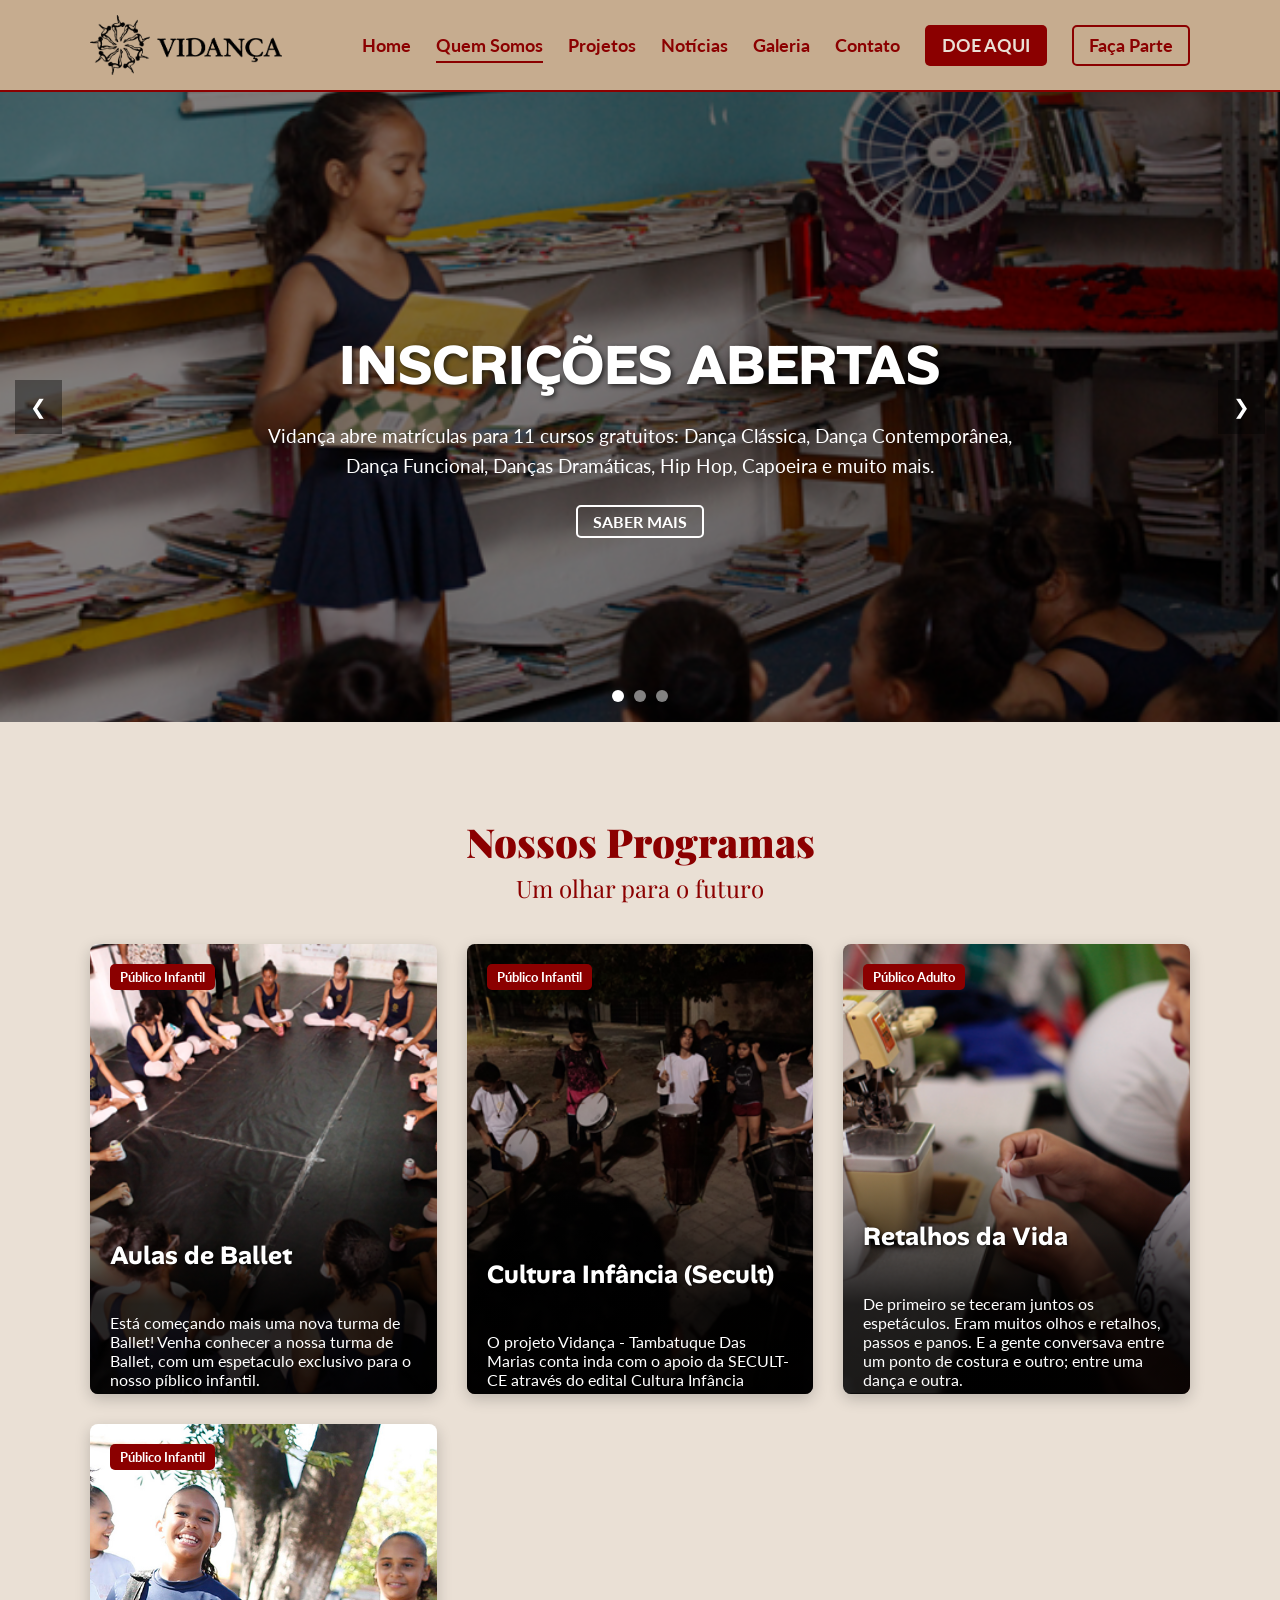
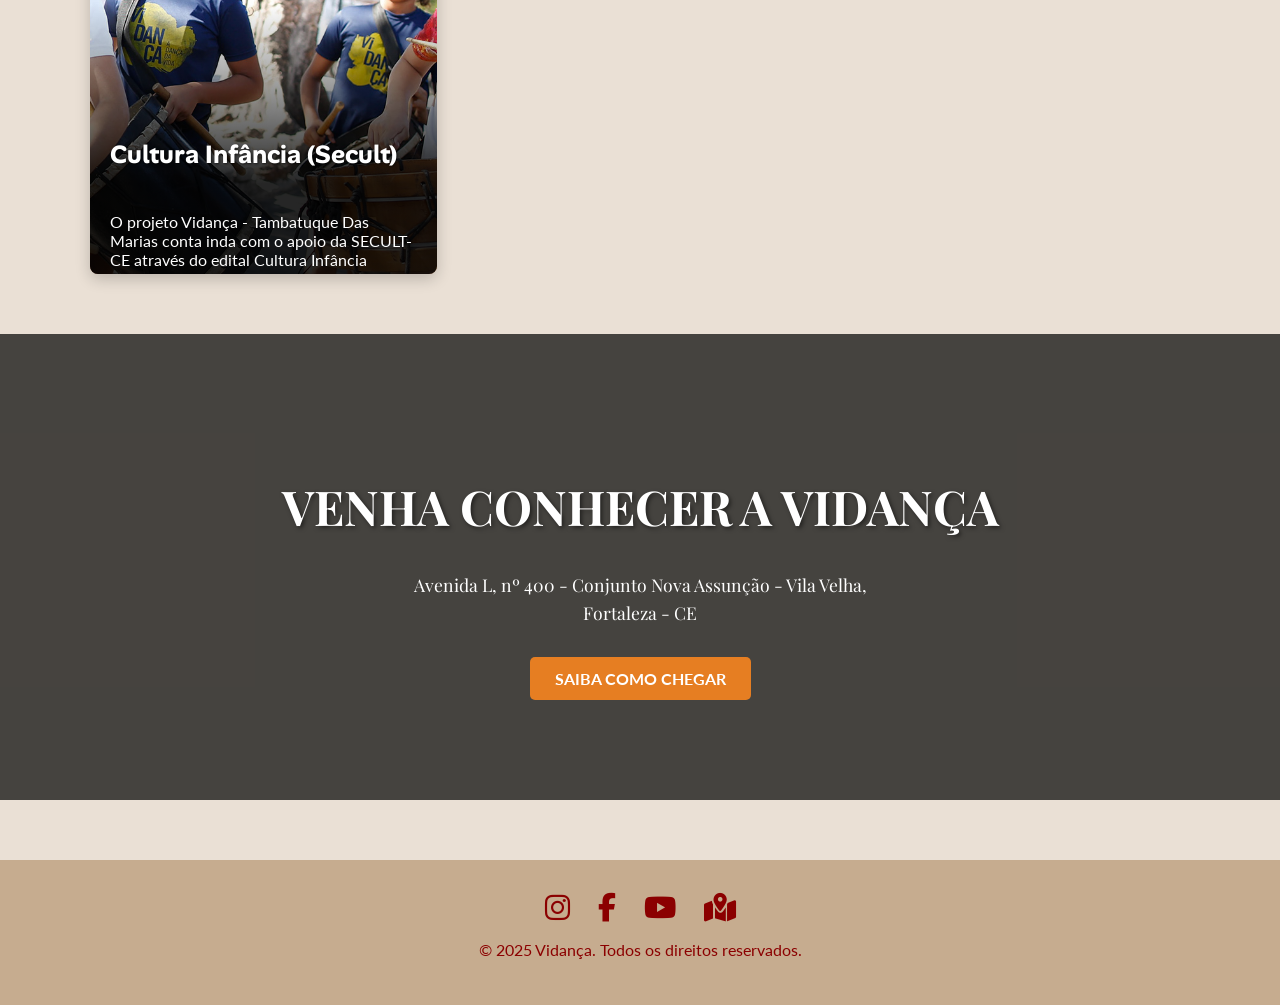
==== index.html @ e20f3dff "Alteração do 'DOE AGORA' para 'DOE AQUI'" ====
<!DOCTYPE html>
<html lang="pt-BR">
<head>
    <meta charset="UTF-8">
    <meta name="viewport" content="width=device-width, initial-scale=1.0">
    <title>Vidança</title>

    <link rel="icon" type="image/png" href="images/favicon.png">
    <link rel="stylesheet" href="css/style.css">
    <link rel="stylesheet" href="https://cdnjs.cloudflare.com/ajax/libs/font-awesome/6.5.1/css/all.min.css">
    <link href="https://fonts.googleapis.com/css2?family=Garamond:wght@700&family=Lato:wght@400;700&display=swap" rel="stylesheet">
    <style>
    @import url('https://fonts.googleapis.com/css2?family=Alan+Sans:wght@300..900&family=Inter:wght@100..900&family=Playfair+Display:ital,wght@0,400..900;1,400..900&display=swap');
    </style>
    
</head>
<body>

    <header class="cabecalho">
    <div class="container">
        <a href="index.html" class="logo-area">
            <img src="images/vidanca-logo.png" alt="Logo Vidança" class="logo">
        </a>
        <nav>
            <ul>
                <li><a href="#">Home</a></li>
                <li><a href="sobre.html" class="ativo">Quem Somos</a></li>
                <li><a href="projetos.html">Projetos</a></li>
                <li><a href="noticias.html">Notícias</a></li>
                <li><a href="galeria.html">Galeria</a></li>
                <li><a href="contato.html">Contato</a></li>
                <li><a href="ajudar.html" class="btn-doar">DOE AQUI</a></li>
                <li><a href="inscricao.html" class="btn-inscricao">Faça Parte</a></li>
            </ul>
        </nav>
        </div>
    </header>

    <section class="carousel-container" aria-label="Destaques">
    
    <div class="carousel-slide">
        </div>

    <button id="prevBtn" class="carousel-btn prev" aria-label="Slide Anterior">&#10094;</button>
    <button id="nextBtn" class="carousel-btn next" aria-label="Próximo Slide">&#10095;</button>

    <div class="carousel-dots"></div>

    </section>

    <main>
        <section class="secao-eventos">
            <div class="container">
                <h2>Nossos Programas</h2>
                <h3 class="subtitle">Um olhar para o futuro</h3>
                <div id="eventos-container">
                </div>
            </div>
        </section>

        <section class="secao-localizacao">
            <div class="localizacao-conteudo">
                <h2>Venha Conhecer a Vidança</h2>
                <p class="endereco">
                    Avenida L, nº 400 - Conjunto Nova Assunção - Vila Velha, Fortaleza - CE
                </p>
                <a href="https://maps.app.goo.gl/xN7iD32MpVUQXjEa7" class="btn-localizacao" target="_blank">
                    Saiba como chegar
                </a>
            </div>
        </section>
    </main>

    <footer class="rodape">
    <div class="container">
        <div class="social">
            <a href="https://www.instagram.com/ciavidanca/" target="_blank" aria-label="Instagram">
                <i class="fa-brands fa-instagram"></i>
            </a>
            <a href="https://www.facebook.com/ciavidanca" target="_blank" aria-label="Facebook">
                <i class="fa-brands fa-facebook-f"></i>
            </a>
            <a href="https://www.youtube.com/c/Associa%C3%A7%C3%A3oVidan%C3%A7a" target="_blank" aria-label="YouTube">
                <i class="fa-brands fa-youtube"></i>
            </a>
            <a href="https://mapacultural.secult.ce.gov.br/agente/8705/" target="_blank" aria-label="Mapa Cultural">
                <i class="fa-solid fa-map-location-dot"></i>
            </a>
        </div>
        <p>&copy; 2025 Vidança. Todos os direitos reservados.</p>
    </div>
    </footer>

    <script src="js/scripts.js"></script>
    <script src="js/carousel.js"></script>
</body>
</html>
---- css/style.css ----
/* Definição das variáveis de cor e fontes */
:root {
    --cor-principal: #8B0000;
    --cor-fundo: #EAE0D5;
    --cor-texto: #333333;
    --cor-destaque: #C6AC8F;
    --fonte-titulo: 'Alan Sans', serif;
    --fonte-corpo: 'Lato', sans-serif;
    --fonte-subtitulo: 'Playfair Display', serif;
}

/* Estilos Globais */
body {
    margin: 0;
    font-family: var(--fonte-corpo);
    background-color: var(--cor-fundo);
    color: var(--cor-texto);
}

.container {
    max-width: 1100px;
    margin: 0 auto;
    padding: 0 20px;
}

/* Cabeçalho */
.cabecalho {
    background-color: var(--cor-destaque);
    padding: 15px 0;
    border-bottom: 2px solid var(--cor-principal);
    position: sticky;
    top: 0;
    z-index: 100;
}

.cabecalho .container {
    display: flex;
    justify-content: space-between;
    align-items: center;
}

.logo {
    height: 60px;
}

/* Agrupa a logo e o texto para que fiquem juntos */
.logo-area {
    display: flex;
    align-items: center;
    text-decoration: none; /* Remove o sublinhado do link */
}

/* Container para o texto ao lado da logo */
.logo-texto {
    display: flex;
    flex-direction: column; /* Coloca um texto sobre o outro */
    margin-left: 15px; /* Espaçamento entre a logo e o texto */
}

/* Estilo para o nome "VIdança" */
.instituto-nome {
    font-family: var(--fonte-titulo);
    font-size: 1.8em; /* Tamanho do nome */
    font-weight: bold;
    color: var(--cor-principal);
    line-height: 1; /* Ajusta a altura da linha */
}

/* Estilo para a frase "Movimento que Transforma" */
.instituto-tagline {
    font-family: var(--fonte-titulo);
    font-size: 0.9em; /* Tamanho da frase */
    color: var(--cor-principal);
    line-height: 1; /* Ajusta a altura da linha */
}

.cabecalho nav ul {
    list-style: none;
    margin: 0;
    padding: 0;
    display: flex;
    gap: 25px;
}

.cabecalho nav a {
    text-decoration: none;
    color: var(--cor-principal);
    font-weight: bold;
    font-size: 1.1em;
    padding-bottom: 5px;
    border-bottom: 2px solid transparent;
    transition: border-color 0.3s;
}

.cabecalho nav a:hover {
    border-color: var(--cor-principal);
}

/* --- ESTILOS DOS BOTÕES DO MENU (CONSOLIDADOS) --- */

/* Estilo para o botão "DOE AGORA" */
.cabecalho nav a.btn-doar,
.cabecalho nav a.btn-inscricao {
    padding: 8px 15px;
    border-radius: 5px;
    transition: background-color 0.3s;
    border: 2px solid transparent;
    text-decoration: none;
}
.cabecalho nav a.btn-doar {
    background-color: var(--cor-principal);
    color: var(--cor-fundo);
}
.cabecalho nav a.btn-doar:hover {
    background-color: var(--cor-destaque); /* Vinho mais escuro */
    color: var(--cor-principal);
    border-color: var(--cor-principal);
}
.cabecalho nav a.btn-doar.ativo {
    background-color: var(--cor-destaque);
    color: white;
    box-shadow: inset 0 2px 4px rgba(0,0,0,0.2);
}

.cabecalho nav a.btn-inscricao {
    background-color: var(--cor-destaque);
    color: var(--cor-principal);
    border-color: var(--cor-principal);
}
.cabecalho nav a.btn-inscricao:hover {
    background-color: #6e0000;
    color: white;
    border-color: transparent;
}
.cabecalho nav a.btn-inscricao.ativo {
    background-color: #6e0000;
    box-shadow: inset 0 2px 4px rgba(0,0,0,0.2);
    border-color: transparent;
}


/* ==================================================== */
/* ============ ESTILOS DO CARROSSEL ============ */
/* ==================================================== */

.carousel-container {
    width: 100%;
    position: relative;
    overflow: hidden;
    background-color: #333;
    color: white;
}

.carousel-slide {
    display: flex;
    height: 70vh;
    min-height: 450px;
    transition: transform 0.7s ease-in-out;
}

.slide {
    flex-shrink: 0; 
    box-sizing: border-box;
    position: relative;
    display: flex;
    justify-content: center;
    align-items: center;
    text-align: center;
    height: 100%;
}

.slide-background {
    position: absolute;
    top: 0;
    left: 0;
    width: 100%;
    height: 100%;
    background-size: cover;
    background-position: center;
    z-index: 1;
}

.slide-background::before {
    content: '';
    position: absolute;
    top: 0;
    left: 0;
    width: 100%;
    height: 100%;
    background-color: rgba(0, 0, 0, 0.5);
}

.slide-content {
    position: relative;
    z-index: 2;
    max-width: 800px;
    padding: 20px;
}

.slide-content h2 {
    font-family: var(--fonte-titulo);
    font-size: 3.5rem;
    text-transform: uppercase;
    text-shadow: 2px 2px 5px rgba(0,0,0,0.7);
    margin-bottom: 15px;
}

.slide-content p {
    font-family: var(--fonte-corpo);
    font-size: 1.2rem;
    line-height: 1.6;
    margin-bottom: 30px;
}

.btn-saber-mais {
    font-family: var(--fonte-corpo);
    font-weight: bold;
    background-color: transparent;
    border: 2px solid white;
    color: white;
    padding: 5px 15px; /* Mantido o padding menor para este botão */
    text-decoration: none;
    text-transform: uppercase;
    border-radius: 5px;
    transition: background-color 0.3s, color 0.3s;
}

.btn-saber-mais:hover {
    background-color: white;
    color: var(--cor-principal);
}

/* Estilo dos Botões de Navegação (Setas) */
.carousel-btn {
    position: absolute;
    top: 50%;
    transform: translateY(-50%);
    z-index: 3;
    background-color: rgba(0, 0, 0, 0.4);
    color: white;
    border: none;
    cursor: pointer;
    padding: 15px;
    font-size: 20px;
    transition: background-color 0.3s;
}

.carousel-btn:hover {
    background-color: rgba(0, 0, 0, 0.7);
}

.prev { left: 15px; }
.next { right: 15px; }

/* Estilo das Bolinhas de Navegação */
.carousel-dots {
    position: absolute;
    bottom: 20px;
    left: 50%;
    transform: translateX(-50%);
    z-index: 3;
    display: flex;
    gap: 10px;
}

.dot {
    width: 12px;
    height: 12px;
    border-radius: 50%;
    background-color: rgba(255, 255, 255, 0.5);
    cursor: pointer;
    transition: background-color 0.3s;
}

.dot.active {
    background-color: white;
}

/* Rodapé */
.rodape {
    background-color: var(--cor-destaque);
    color: var(--cor-principal);
    text-align: center;
    padding: 30px 0;
    margin-top: 60px;
}

.rodape .social {
    margin-bottom: 15px;
}

.rodape .social a {
    color: var(--cor-principal); 
    text-decoration: none;
    margin: 0 12px; 
    font-size: 1.8em; 
    display: inline-block; 
    transition: transform 0.3s, opacity 0.3s;
}
.rodape .social a:hover {
    opacity: 0.7; 
    transform: scale(1.1); 
}

/* ==================================================== */
/* ============ SEÇÃO DE NOTÍCIAS / EVENTOS ============ */
/* ==================================================== */

.secao-eventos {
    padding: 60px 0;
}

.secao-eventos h2 {
    text-align: center;
    font-family: var(--fonte-subtitulo);
    font-size: 2.5em;
    font-weight: 1000;
    color: var(--cor-principal);
    margin-bottom: -20px;
}

.secao-eventos .subtitle {
    text-align: center;
    font-family: var(--fonte-subtitulo);
    font-size: 1.5em;
    font-weight: 100;
    color: var(--cor-principal);
    margin-bottom: 40px;
}

#eventos-container {
    display: grid;
    grid-template-columns: repeat(auto-fit, minmax(300px, 1fr));
    gap: 30px;
}

/* Esta é a definição CORRETA e completa do .evento-card */
.evento-card {
    display: block;
    text-decoration: none;
    color: white;
    min-height: 450px; /* Adicionado min-height que estava no bloco antigo */
    border-radius: 8px;
    overflow: hidden;
    position: relative;
    background-size: cover;
    background-position: center;
    transition: transform 0.3s ease;
    box-shadow: 0 5px 15px rgba(0,0,0,0.2);
}

.evento-card:hover {
    transform: scale(1.03);
}

.evento-card::before {
    content: '';
    position: absolute;
    top: 0; left: 0; right: 0; bottom: 0;
    background: linear-gradient(to top, rgba(0, 0, 0, 0.85) 20%, rgba(0, 0, 0, 0) 60%);
    z-index: 1;
}

.evento-card-content {
    position: relative;
    z-index: 2;
    padding: 20px;
    height: 98%; /* Leve ajuste para evitar overflow */
    display: flex;
    flex-direction: column;
    justify-content: flex-end;
}

.evento-card .categoria {
    background-color: var(--cor-principal);
    padding: 5px 10px;
    border-radius: 5px;
    font-size: 0.8em;
    font-weight: bold;
    align-self: flex-start;
    margin-bottom: auto;
}

.evento-card .titulo {
    font-family: var(--fonte-titulo);
    font-size: 1.6em;
    line-height: 1.2;
    text-shadow: 1px 1px 3px rgba(0,0,0,0.7);
}

/* ==================================================== */
/* ============ ESTILOS DA SEÇÃO DE LOCALIZAÇÃO ============ */
/* ==================================================== */

.secao-localizacao {
    position: relative; 
    padding: 100px 20px; 
    text-align: center;
    color: white;
    background-image: url('../images/home/estudio-danca.png'); 
    background-size: cover;
    background-position: center;
    background-attachment: fixed; 
}

.secao-localizacao::before {
    content: '';
    position: absolute;
    top: 0;
    left: 0;
    right: 0;
    bottom: 0;
    z-index: 1;
    background-color: rgba(0, 0, 0, 0.7); 
}

.localizacao-conteudo {
    position: relative;
    z-index: 2;
    display: flex;
    flex-direction: column;
    align-items: center;
}

.localizacao-conteudo h2 {
    font-family: var(--fonte-subtitulo);
    font-size: 3rem;
    text-transform: uppercase;
    text-shadow: 2px 2px 4px rgba(0, 0, 0, 0.5);
    margin-bottom: 15px;
}

.localizacao-conteudo .endereco {
    font-family: var(--fonte-subtitulo);
    font-size: 1.1rem;
    max-width: 500px; 
    margin-bottom: 30px;
    line-height: 1.6;
}

.btn-localizacao {
    background-color: #e67e22; 
    color: white;
    padding: 12px 25px;
    text-decoration: none;
    font-weight: bold;
    text-transform: uppercase;
    border-radius: 5px;
    transition: background-color 0.3s;
}

.btn-localizacao:hover {
    background-color: #d35400; 
}

/*
========================================
ESTILOS DA PÁGINA "AJUDAR"
========================================
*/

/* --- REMOVIDO Bloco duplicado de estilos de botão .btn-doar --- */

nav a.ativo {
    border-bottom: 2px solid var(--cor-principal);
}
/* Garante que botões ativos não tenham a borda inferior */
nav .btn-doar.ativo, nav .btn-inscricao.ativo {
    border-bottom: none !important; 
}

.ajude-hero {
    position: relative;
    height: 450px;
    background-image: url('../images/doe-agora/doacao.jpg');
    background-size: cover;
    background-position: center 30%; 
    display: flex;
    align-items: center;
    justify-content: center;
    text-align: center;
    color: white;
}

.ajude-hero-overlay {
    position: absolute;
    top: 0;
    left: 0;
    right: 0;
    bottom: 0;
    background-color: rgba(0, 0, 0, 0.4); 
    z-index: 1;
}

.ajude-hero .hero-content {
    position: relative; 
    z-index: 2;
}

.ajude-hero h1 {
    font-family: var(--fonte-titulo);
    font-size: 3.5em;
    font-weight: bold;
    margin-bottom: 20px;
    text-shadow: 2px 2px 4px rgba(0,0,0,0.5);
}

.btn-contribuir {
    background-color: #F39C12; 
    color: white;
    padding: 12px 25px;
    text-decoration: none;
    font-weight: bold;
    border-radius: 5px;
    font-size: 1.1em;
    text-transform: uppercase;
    transition: background-color 0.3s;
}

.btn-contribuir:hover {
    background-color: #E67E22; 
}

.doacoes {
    padding: 60px 0;
}

.doacoes h2 {
    text-align: center;
    font-family: var(--fonte-titulo);
    font-size: 2.8em;
    color: #444; 
    margin-bottom: 20px;
}

.doacoes-intro {
    text-align: center;
    max-width: 650px;
    margin: 0 auto 50px auto;
    font-size: 1.1em;
    line-height: 1.6;
    color: var(--cor-texto);
}

.doacoes-grid {
    display: grid;
    grid-template-columns: repeat(auto-fit, minmax(280px, 1fr));
    gap: 30px;
}

.card-doacao {
    padding: 30px;
    border-radius: 8px;
    color: white;
    background-repeat: no-repeat;
    background-position: bottom 20px right 20px;
    background-size: 90px;
    background-image: url('../images/hand-icon-faint.png'); 
    display: flex;
    flex-direction: column;
    text-align: center;
    box-shadow: 0 5px 15px rgba(0,0,0,0.1);
    transition: transform 0.3s;
}

.card-doacao:hover {
    transform: translateY(-5px);
}

.card-vermelho { background-color: #E65A00; } 

.card-doacao h3 {
    font-family: 'Lato', sans-serif;
    font-size: 2.5em;
    margin: 0 0 15px 0;
    font-weight: 900; 
}

.card-doacao .chaves {
    font-size: 1.2em;
    font-weight: bold;
    margin-bottom: 10px;
    min-height: 40px; 
}

.card-doacao .descricao {
    font-size: 0.9em;
    line-height: 1.5;
    margin-bottom: 30px;
    flex-grow: 1; 
}

.img-pix {
    max-width: 100px;
    height: auto;
    border-radius: 5px;
    transition: opacity 0.3s;
    padding-left: 470px;
}

/*
========================================
ESTILOS DO CARD PIX
========================================
*/

.pix-chaves-container {
    margin-top: 25px; 
    width: 100%;
}

.chave-pix {
    background-color: rgba(255, 255, 255, 0.1); 
    border-radius: 5px;
    padding: 12px 15px;
    margin-bottom: 12px;
    text-align: left; 
    transition: background-color 0.3s;
}

.chave-pix:last-child {
    margin-bottom: 0;
}

.chave-pix:hover {
    background-color: rgba(255, 255, 255, 0.2); 
}

.chave-tipo {
    display: block;
    font-size: 0.8em;
    font-weight: bold;
    text-transform: uppercase;
    color: rgba(255, 255, 255, 0.8); 
}

.chave-valor {
    display: block;
    font-size: 1.1em;
    font-weight: 600;
    color: #FFFFFF; 
    word-wrap: break-word; 
}

/*
========================================
ESTILOS DA PÁGINA "SOBRE NÓS"
========================================
*/

.page-title {
    background-color: var(--cor-destaque);
    padding: 30px 0;
    text-align: center;
    border-bottom: 2px solid rgba(0,0,0,0.05);
}

.page-title h1 {
    font-family: var(--fonte-titulo);
    font-size: 3em;
    color: var(--cor-principal);
    margin: 0;
}

.sobre-conteudo, 
.sobre-fundadora, 
.sobre-programas, 
.sobre-inscricoes {
    padding: 50px 0;
    border-bottom: 1px solid #ddd;
}
.sobre-inscricoes {
    border-bottom: none; 
}

.sobre-conteudo h2, 
.sobre-fundadora h2, 
.sobre-programas h2, 
.sobre-inscricoes h2 {
    font-family: var(--fonte-titulo);
    font-size: 2.5em;
    color: var(--cor-principal);
    margin-bottom: 30px;
    text-align: center;
}

.sobre-programas h3, 
.fundadora-bio h3, 
.inscricoes-grid h4 {
    font-family: var(--fonte-titulo);
    font-size: 1.8em;
    color: var(--cor-texto);
    margin-top: 25px;
    margin-bottom: 15px;
}
.sobre-programas h3:first-child {
    margin-top: 0;
}

.sobre-conteudo p, 
.fundadora-bio p, 
.sobre-programas p, 
.sobre-inscricoes p {
    font-size: 1.1em;
    line-height: 1.7;
    margin-bottom: 20px;
    color: var(--cor-texto);
}

.sintese-texto {
    font-weight: bold;
    font-style: italic;
    color: var(--cor-principal);
    font-size: 1.15em !important;
    text-align: center;
    border-top: 1px solid #eee;
    border-bottom: 1px solid #eee;
    padding: 20px 0;
    margin-top: 30px;
}

/* --- CORRIGIDO: Removido seletor .certificacoes-lista (código morto) --- */
.sobre-inscricoes ul {
    list-style: none;
    padding-left: 0;
}

.sobre-inscricoes li {
    font-size: 1.05em;
    line-height: 1.6;
    margin-bottom: 12px;
    position: relative;
    padding-left: 25px;
}

.sobre-inscricoes li::before {
    content: '•';
    color: var(--cor-principal);
    font-weight: bold;
    display: inline-block;
    position: absolute;
    left: 0;
    top: 0;
    font-size: 1.2em;
}
/* --- FIM DA CORREÇÃO --- */


.fundadora-grid {
    display: grid;
    grid-template-columns: 1fr 2.5fr; 
    gap: 40px;
}

.fundadora-img img {
    width: 100%;
    height: 100%; 
    object-fit: cover; 
    border-radius: 8px;
    box-shadow: 0 4px 12px rgba(0,0,0,0.15);
}

.fundadora-bio h3 {
    margin-top: 0; 
}

/* ========================================
ESTILO DE CARDS DE PROGRAMAS
========================================
*/
.programas-grid {
    display: grid;
    grid-template-columns: repeat(auto-fit, minmax(280px, 1fr));
    gap: 30px;
    margin-top: 20px;
    margin-bottom: 40px;
}

.programa-card {
    background-color: #ffffff;
    border-radius: 8px;
    box-shadow: 0 4px 10px rgba(0,0,0,0.1);
    padding: 25px;
    display: flex;
    flex-direction: column;
    transition: transform 0.3s, box-shadow 0.3s;
}

.programa-card:hover {
    transform: translateY(-5px);
    box-shadow: 0 6px 15px rgba(0,0,0,0.15);
}

.programa-card h4 {
    font-family: var(--fonte-titulo);
    font-size: 1.5em;
    color: var(--cor-principal);
    margin-top: 0;
    margin-bottom: 15px;
}

.programa-card p {
    font-size: 1em; 
    line-height: 1.6;
    color: var(--cor-texto);
    margin-bottom: 0;
    flex-grow: 1; 
}
/* --- FIM DO BLOCO DE PROGRAMAS --- */


/* --- REMOVIDO Bloco de parcerias com imagem única (código morto) --- */


/* ========================================
NOVOS ESTILOS DE CARDS DE PARCERIAS (SEÇÃO "Certificações e Parcerias")
(Este bloco estava faltando no seu arquivo)
========================================
*/
.parcerias-grid {
    display: grid;
    grid-template-columns: repeat(auto-fit, minmax(280px, 1fr)); /* Responsivo */
    gap: 20px; /* Espaço entre os cards */
    margin-top: 25px;
    margin-bottom: 40px; /* Espaço abaixo do grid */
}

.parceria-card {
    background-color: #ffffff; /* Fundo branco */
    border-radius: 8px;
    box-shadow: 0 4px 10px rgba(0,0,0,0.08); /* Sombra mais sutil */
    padding: 20px;
    display: flex;
    align-items: center; /* Centraliza o texto verticalmente */
    transition: transform 0.3s, box-shadow 0.3s;
}

.parceria-card:hover {
    transform: translateY(-3px); /* Efeito sutil ao passar o mouse */
    box-shadow: 0 6px 12px rgba(0,0,0,0.1);
}

.parceria-card p {
    font-size: 1.05em; /* Tamanho do texto */
    line-height: 1.5;
    color: var(--cor-texto); /* Cor de texto padrão (cinza escuro) */
    margin: 0; /* Remove margens padrão do parágrafo dentro do card */
}
/* --- FIM DO NOVO BLOCO --- */


/* Seção de Inscrições */
.inscricoes-grid {
    display: grid;
    grid-template-columns: 1fr 1fr;
    gap: 40px;
}

.inscricoes-grid h4 {
    margin-top: 0;
}

.inscricoes-grid .contato-lista li {
    padding-left: 35px; 
    font-weight: 500;
}

.inscricoes-grid .contato-lista li::before {
    font-family: 'Font Awesome 6 Free'; 
    font-weight: 900;
    font-size: 1em;
    top: 3px;
}

.inscricoes-grid .contato-lista li.endereco::before {
    content: '\f3c5'; 
}
.inscricoes-grid .contato-lista li.telefone::before {
    content: '\f095'; 
}
.inscricoes-grid .contato-lista li.email::before {
    content: '\f0e0'; 
}


/*
========================================
ESTILOS DA PÁGINA "FAÇA PARTE" (Inscrições)
========================================
*/

/* --- REMOVIDO Bloco duplicado de estilos de botão .btn-inscricao --- */

/* Grid dos Documentos */
.documentos-grid {
    display: grid;
    grid-template-columns: repeat(auto-fit, minmax(250px, 1fr));
    gap: 15px;
    margin-top: 20px;
}

.documento-card {
    background-color: #ffffff; 
    border-radius: 8px;
    padding: 20px;
    box-shadow: 0 4px 10px rgba(0,0,0,0.08);
    font-size: 1.05em;
    color: var(--cor-texto); 
    font-weight: 500;
    display: flex;
    align-items: center;
    gap: 15px; 
    transition: transform 0.3s, box-shadow 0.3s;
    line-height: 1.4;
}

.documento-card:hover {
    transform: translateY(-3px);
    box-shadow: 0 6px 12px rgba(0,0,0,0.1);
}

.documento-card i {
    font-size: 1.5em;
    color: var(--cor-principal); 
    width: 30px; 
    text-align: center;
}

/* Estilo da segunda coluna (Contato) */
.inscricoes-contato {
    background-color: #fff;
    padding: 30px;
    border-radius: 8px;
    box-shadow: 0 4px 10px rgba(0,0,0,0.08);
    text-align: center;
    display: flex;
    flex-direction: column;
    justify-content: center;
    align-items: center;
    height: 100%; 
    box-sizing: border-box; 
}

.inscricoes-contato h4 {
    margin-top: 0;
    font-size: 1.8em !important; 
}

.inscricoes-contato p {
    font-size: 1.1em;
    line-height: 1.6;
    margin-bottom: 25px;
}

.btn-contato {
    background-color: var(--cor-principal);
    color: white;
    padding: 12px 30px;
    text-decoration: none;
    font-weight: bold;
    border-radius: 5px;
    font-size: 1.1em;
    text-transform: uppercase;
    transition: background-color 0.3s, transform 0.3s;
    display: inline-block;
}

.btn-contato:hover {
    background-color: #6e0000; 
    transform: scale(1.05);
}

.sobre-inscricoes .contato-lista {
    margin-top: 25px;
}

/* --- Responsividade (para telas menores) --- */

@media (max-width: 800px) {
    .fundadora-grid {
        grid-template-columns: 1fr; 
    }
    .fundadora-img {
        max-width: 300px; 
        margin: 0 auto 30px auto;
    }
    .fundadora-bio h3 {
        text-align: center;
    }
}

@media (max-width: 768px) {
    .inscricoes-grid {
        grid-template-columns: 1fr; 
        gap: 0px; 
    }
    .inscricoes-grid div:first-child {
        margin-bottom: 40px; 
    }
}

/* ==================================================== */
/* ============ ESTILOS RESPONSIVOS ============ */
/* ==================================================== */

@media (max-width: 1000px) {

    .cabecalho .container {
        flex-direction: column;
        gap: 15px;
    }

    .cabecalho nav ul {
        gap: 15px;
        flex-wrap: wrap; 
        justify-content: center;
    }

    .cabecalho nav a {
        font-size: 1em; 
    }

    .slide-content h2 {
        font-size: 2.5rem;
    }

    .slide-content p {
        font-size: 1rem;
    }

    .secao-eventos h2 {
        font-size: 2em;
    }
    .secao-eventos .subtitle {
        font-size: 1.2em;
    }

    /* --- CORRIGIDO: Regra combinada para ambos os botões --- */
    .cabecalho nav a.btn-doar,
    .cabecalho nav a.btn-inscricao {
        padding: 8px 12px; 
        font-size: 0.9em; 
        width: 100%; 
        text-align: center; 
        margin-top: 10px; 
    }

    .cabecalho nav ul {
        width: 100%; 
    }
}
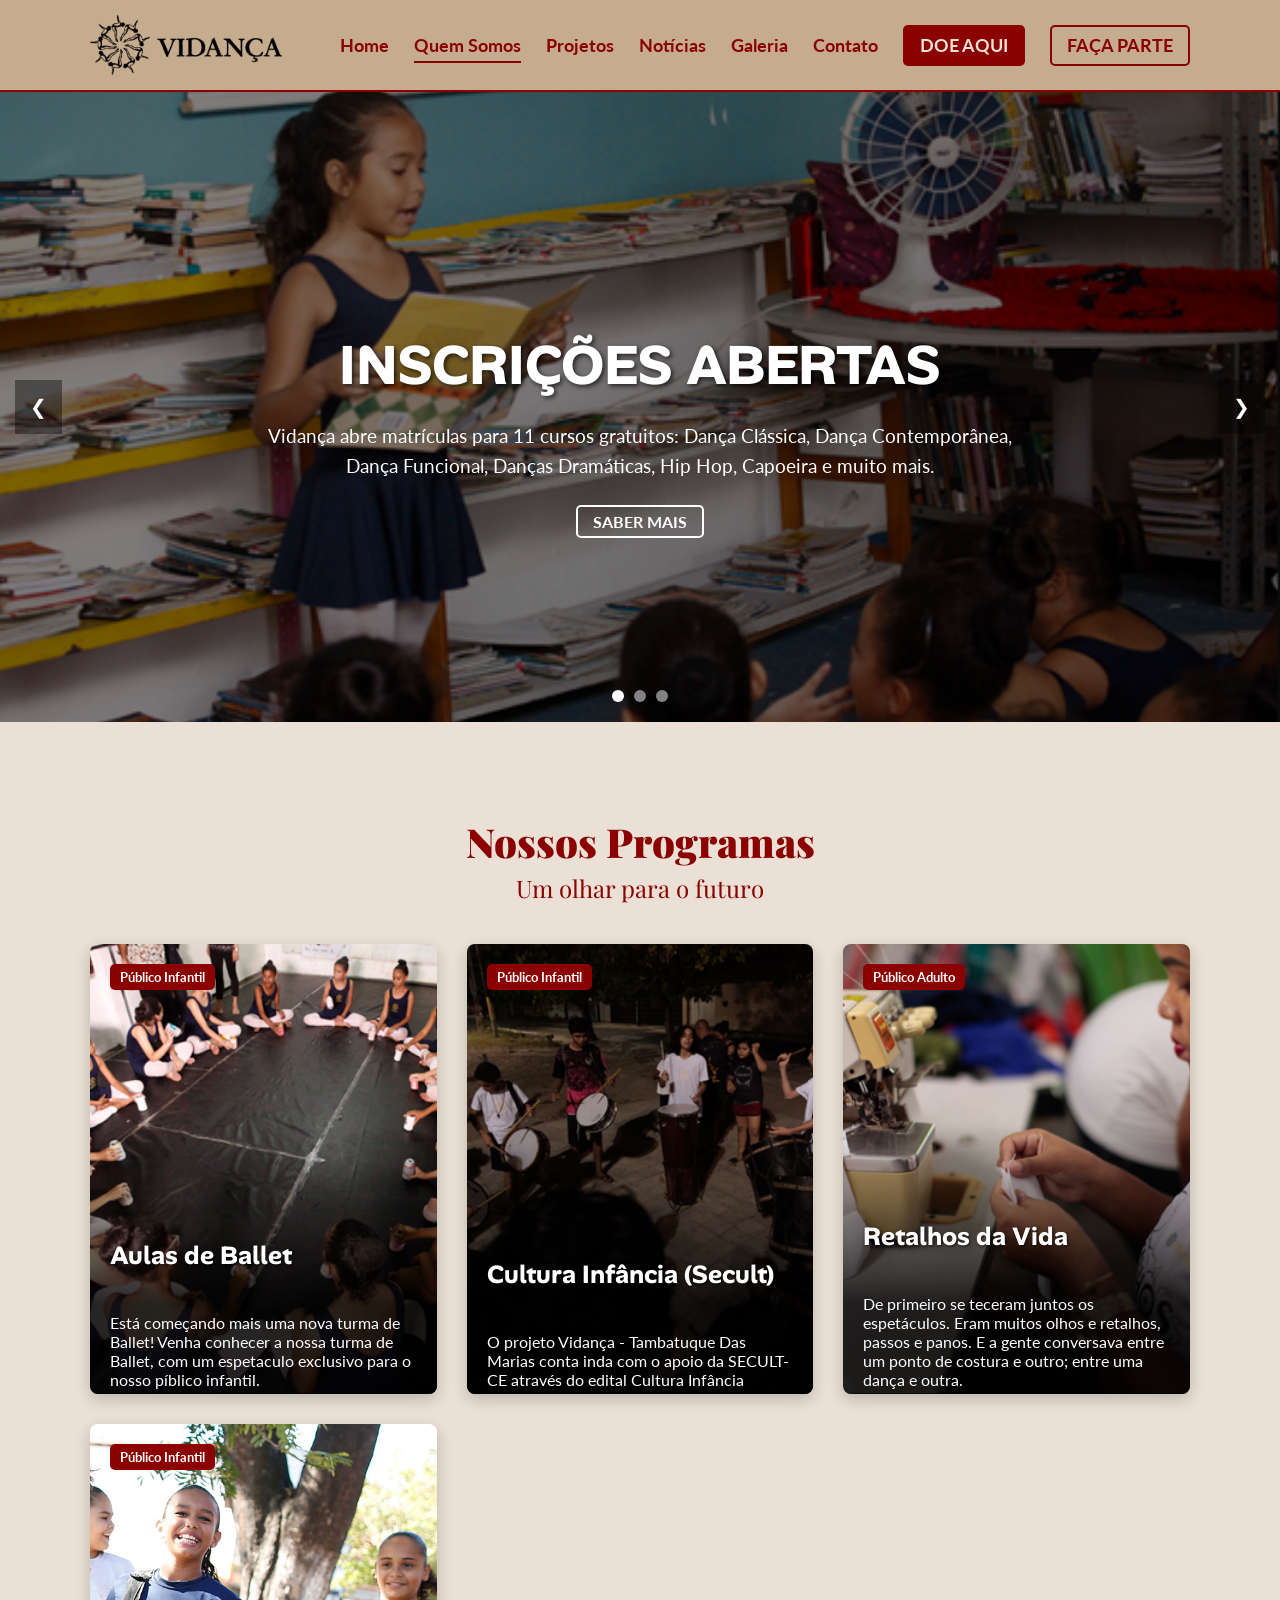
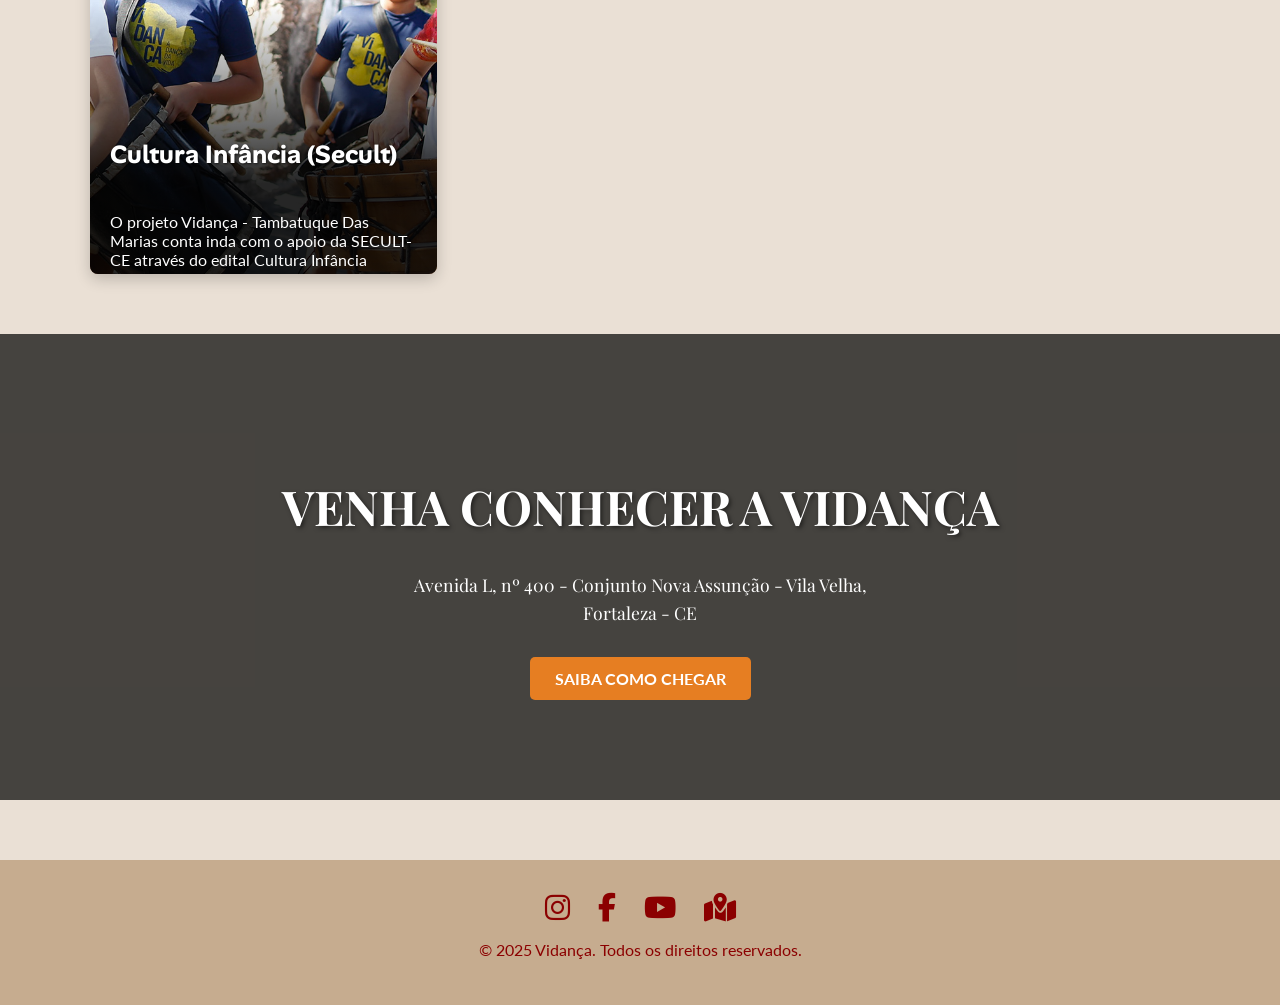
==== commit de8423f1: "Alteração 'Inscrição' por 'FAÇA PARTE'" ====
--- a/index.html
+++ b/index.html
@@ -30,7 +30,7 @@
                 <li><a href="galeria.html">Galeria</a></li>
                 <li><a href="contato.html">Contato</a></li>
                 <li><a href="ajudar.html" class="btn-doar">DOE AQUI</a></li>
-                <li><a href="inscricao.html" class="btn-inscricao">Faça Parte</a></li>
+                <li><a href="inscricao.html" class="btn-inscricao">FAÇA PARTE</a></li>
             </ul>
         </nav>
         </div>
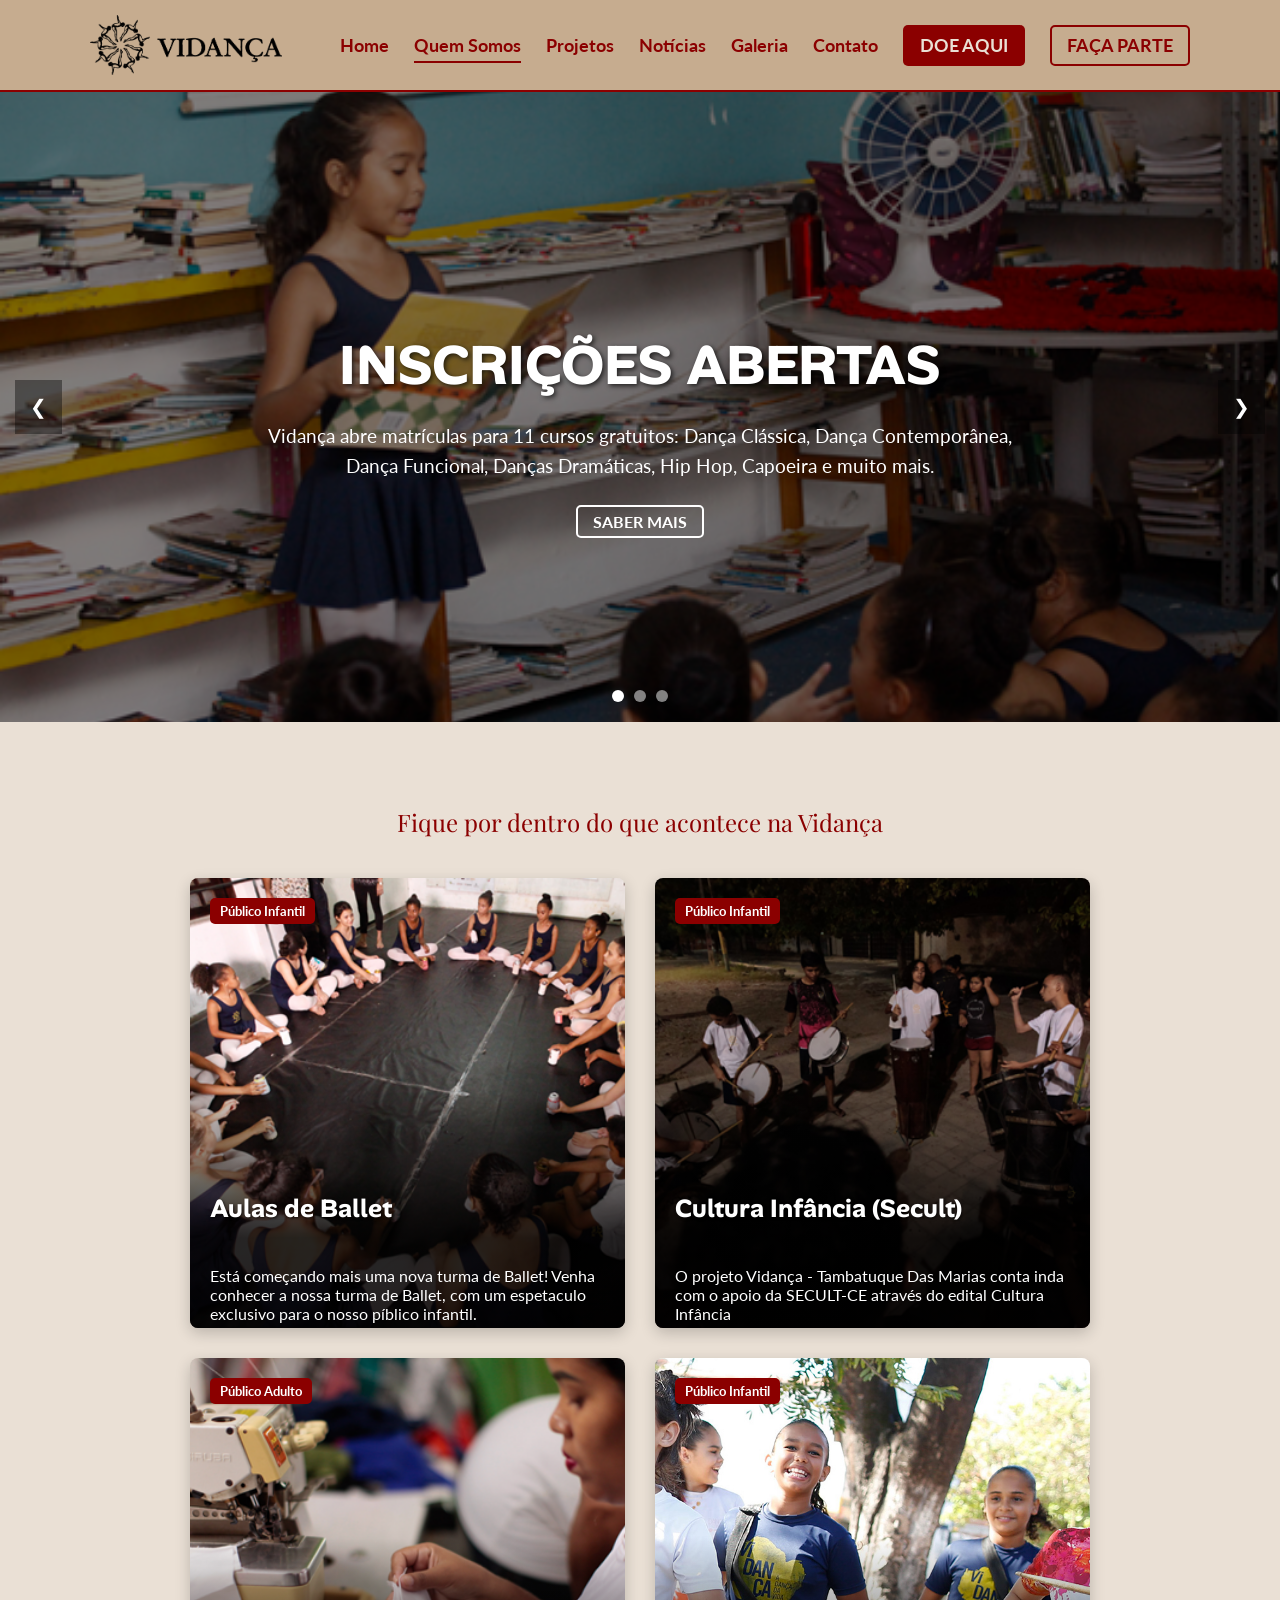
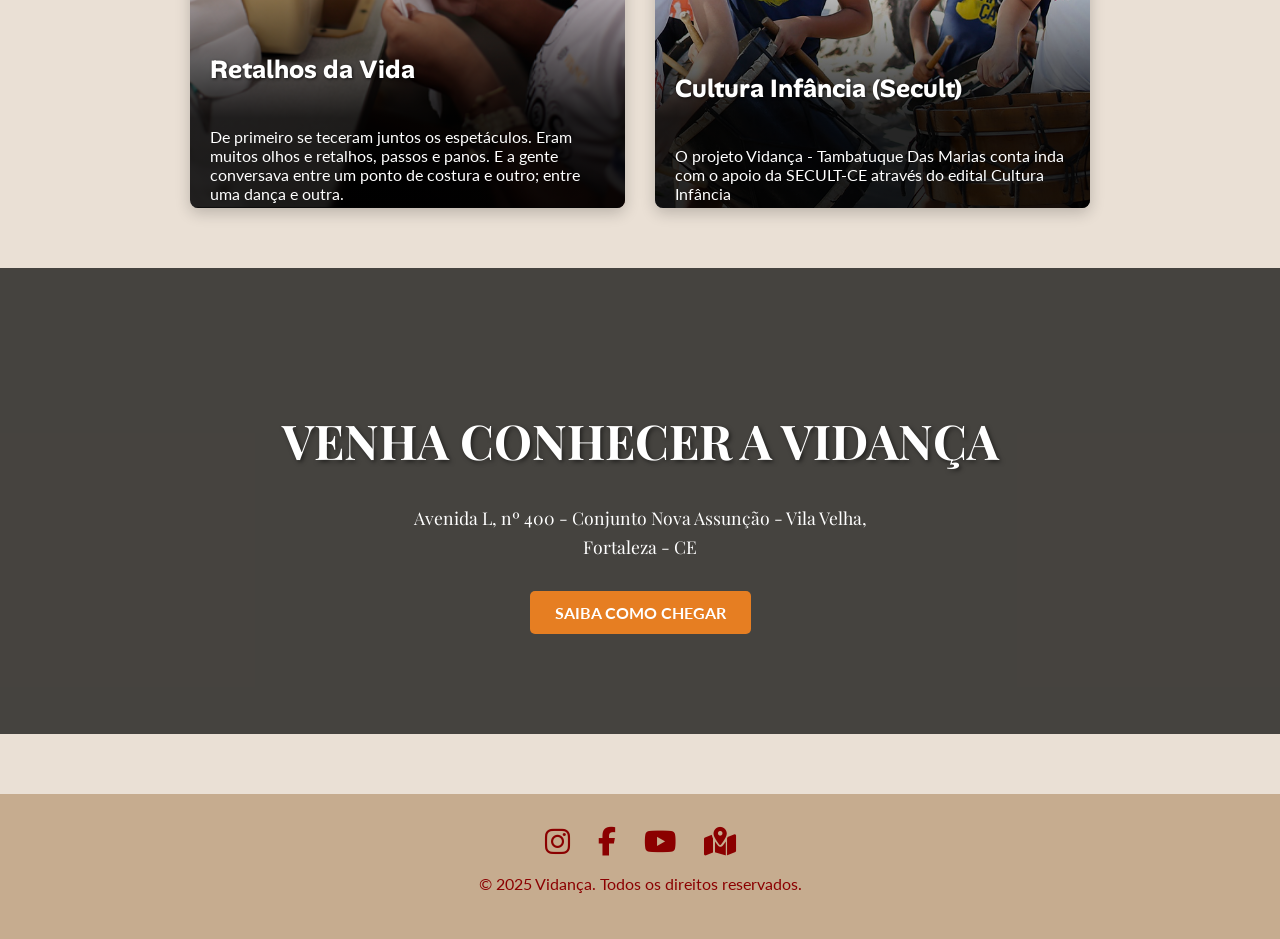
==== commit 789ece48: "Atualizando e Lançando as partes que faltava" ====
--- a/index.html
+++ b/index.html
@@ -36,24 +36,27 @@
         </div>
     </header>
 
-    <section class="carousel-container" aria-label="Destaques">
-    
-    <div class="carousel-slide">
-        </div>
+    <main>
 
-    <button id="prevBtn" class="carousel-btn prev" aria-label="Slide Anterior">&#10094;</button>
-    <button id="nextBtn" class="carousel-btn next" aria-label="Próximo Slide">&#10095;</button>
+        <section class="carousel-container" aria-label="Destaques">
+        
+        <div class="carousel-slide">
+            </div>
 
-    <div class="carousel-dots"></div>
+        <button id="prevBtn" class="carousel-btn prev" aria-label="Slide Anterior">&#10094;</button>
+        <button id="nextBtn" class="carousel-btn next" aria-label="Próximo Slide">&#10095;</button>
 
-    </section>
+        <div class="carousel-dots"></div>
 
-    <main>
+        </section>
+
         <section class="secao-eventos">
             <div class="container">
-                <h2>Nossos Programas</h2>
-                <h3 class="subtitle">Um olhar para o futuro</h3>
-                <div id="eventos-container">
+                <p class="subtitle">Fique por dentro do que acontece na Vidança</p>
+                <div id="eventos-container"
+                    class="noticia-lista"
+                    data-source="js/noticias/noticias.json"
+                    data-type="noticias">
                 </div>
             </div>
         </section>
--- a/css/style.css
+++ b/css/style.css
@@ -591,11 +591,15 @@
 }
 
 .img-pix {
-    max-width: 100px;
-    height: auto;
-    border-radius: 5px;
-    transition: opacity 0.3s;
-    padding-left: 470px;
+    max-width: 100px; /* Mantém o tamanho máximo */
+    height: auto;     /* Mantém a proporção */
+    border-radius: 5px; /* Mantém as bordas arredondadas */
+    transition: opacity 0.3s; /* Mantém a transição */
+    
+    /* === CORREÇÃO PRINCIPAL === */
+    display: block;      /* Necessário para que 'margin: auto' funcione */
+    margin: 0 auto 20px auto; /* Centraliza horizontalmente e adiciona margem inferior */
+    /* A linha 'padding-left: 470px;' foi REMOVIDA */
 }
 
 /*
@@ -882,7 +886,6 @@
     content: '\f0e0'; 
 }
 
-
 /*
 ========================================
 ESTILOS DA PÁGINA "FAÇA PARTE" (Inscrições)
@@ -954,6 +957,7 @@
 
 .btn-contato {
     background-color: var(--cor-principal);
+    font-family: var(--fonte-subtitulo);
     color: white;
     padding: 12px 30px;
     text-decoration: none;
@@ -974,15 +978,588 @@
     margin-top: 25px;
 }
 
+
+/* ==================================================== */
+/* ============ ESTILOS DA PÁGINA DE NOTÍCIAS ============ */
+/* ==================================================== */
+
+/*
+ * 1. O Layout da Lista
+*/
+.noticia-lista {
+    display: block; /* Remove o display: grid */
+    max-width: 900px; /* Limita a largura da lista de notícias */
+    margin: 0 auto;   /* Centraliza a lista */
+}
+
+/*
+ * 2. O Card de Notícia
+ * Este é o novo card horizontal.
+*/
+.noticia-card {
+    display: flex;
+    background-color: var(--cor-destaque); /* Usa cor do site */
+    border-radius: 8px;
+    overflow: hidden;
+    margin-bottom: 30px; /* Espaço entre os cards */
+    box-shadow: 0 5px 15px rgba(0,0,0,0.1);
+    transition: transform 0.3s ease, box-shadow 0.3s ease;
+    cursor: pointer;
+    border-left: 5px solid var(--cor-principal); /* Detalhe de cor */
+}
+
+.noticia-card:hover {
+    transform: translateY(-5px);
+    box-shadow: 0 10px 20px rgba(0,0,0,0.15);
+}
+
+.noticia-card-imagem {
+    width: 35%; /* Largura da imagem */
+    flex-shrink: 0; /* Impede que a imagem encolha */
+    background-size: cover;
+    background-position: center;
+    min-height: 200px;
+}
+
+.noticia-card-texto {
+    padding: 25px;
+    display: flex;
+    flex-direction: column;
+}
+
+.noticia-card-texto .titulo {
+    font-family: var(--fonte-subtitulo);
+    font-size: 1.8em;
+    color: var(--cor-principal);
+    line-height: 1.2;
+    margin-bottom: 10px;
+}
+
+.noticia-card-texto .data {
+    font-family: var(--fonte-corpo);
+    font-size: 0.9em;
+    font-weight: bold;
+    color: var(--cor-principal);
+    margin-bottom: 15px;
+}
+
+.noticia-card-texto .descricao {
+    font-family: var(--fonte-corpo);
+    font-size: 1em;
+    line-height: 1.6;
+    color: var(--cor-texto);
+}
+
+/* --- 1. ESTILO GENÉRICO DO MODAL (FUNDO E FECHAR) --- */
+
+.modal-overlay {
+    visibility: hidden;
+    opacity: 0;
+    position: fixed;
+    z-index: 1000;
+    top: 0;
+    left: 0;
+    width: 100%;
+    height: 100%;
+    background-color: rgba(0, 0, 0, 0.85); /* Fundo escuro transparente */
+    display: flex;
+    justify-content: center;
+    align-items: center;
+    padding: 20px;
+    transition: opacity 0.3s ease, visibility 0.3s ease;
+    box-sizing: border-box; 
+}
+
+.modal-overlay.visible {
+    visibility: visible;
+    opacity: 1;
+}
+
+.modal-content {
+    position: relative;
+    /* SEM background-color para manter a transparência da imagem */
+    color: #FFFFFF; /* COR PADRÃO DO TEXTO: BRANCO */
+    border-radius: 8px;
+    overflow: hidden; 
+    max-width: 900px;
+    width: 100%;
+    max-height: 90vh;
+    display: flex;
+    box-shadow: 0 5px 20px rgba(0,0,0,0.4);
+    transform: scale(0.9);
+    transition: transform 0.3s ease;
+}
+
+.modal-overlay.visible .modal-content {
+    transform: scale(1);
+}
+
+.modal-close {
+    position: absolute;
+    top: 15px;
+    right: 20px;
+    font-size: 2.5rem;
+    color: #FFFFFF; /* <-- CORRIGIDO: 'X' em Branco */
+    cursor: pointer;
+    z-index: 1001;
+    line-height: 1;
+    text-shadow: 0 0 5px rgba(0,0,0,0.5); /* Sombra para o 'X' */
+}
+
+/*
+ * 3. O Modal de Notícia (Cópia do Modal de Projetos)
+*/
+#noticia-modal-overlay {
+    visibility: hidden;
+    opacity: 0;
+    position: fixed;
+    z-index: 1000;
+    top: 0;
+    left: 0;
+    width: 100%;
+    height: 100%;
+    background-color: rgba(0, 0, 0, 0.85);
+    display: flex;
+    justify-content: center;
+    align-items: center;
+    padding: 20px;
+    transition: opacity 0.3s ease, visibility 0.3s ease;
+}
+
+#noticia-modal-overlay.visible {
+    visibility: visible;
+    opacity: 1;
+}
+
+#noticia-modal-content {
+    position: relative;
+    background-color: var(--cor-fundo);
+    color: var(--cor-texto);
+    border-radius: 8px;
+    overflow: hidden;
+    max-width: 900px;
+    width: 100%;
+    max-height: 90vh;
+    display: flex;
+    box-shadow: 0 5px 20px rgba(0,0,0,0.4);
+    transform: scale(0.9);
+    transition: transform 0.3s ease;
+}
+
+#noticia-modal-overlay.visible #noticia-modal-content {
+    transform: scale(1);
+}
+
+#noticia-modal-image {
+    width: 45%;
+    object-fit: cover;
+}
+
+.noticia-modal-texto {
+    width: 55%;
+    padding: 30px;
+    overflow-y: auto;
+}
+
+.noticia-modal-texto h2 {
+    font-family: var(--fonte-titulo);
+    font-size: 2.5em;
+    color: var(--cor-destaque);
+    margin-bottom: 10px; /* Menos espaço para a data */
+}
+
+/* [NOVO] Estilo para a data dentro do modal */
+.noticia-modal-texto #noticia-modal-data {
+    font-family: var(--fonte-corpo);
+    font-size: 1em;
+    font-weight: bold;
+    color: var(--cor-destaque);
+    margin-bottom: 20px;
+}
+
+.noticia-modal-texto p {
+    font-family: var(--fonte-subtitulo);
+    font-size: 1.1em;
+    line-height: 1.7;
+}
+
+#noticia-modal-close {
+    position: absolute;
+    top: 15px;
+    right: 20px;
+    font-size: 2.5rem;
+    color: #555;
+    cursor: pointer;
+    z-index: 1001;
+    line-height: 1;
+}
+
+#projeto-modal-image { 
+    width: 45%;
+    object-fit: cover;
+}
+
+.projeto-modal-texto { 
+    width: 55%;
+    padding: 30px;
+    overflow-y: auto;
+    /* Fundo escuro no texto para garantir legibilidade */
+    background-color: rgba(0, 0, 0, 0.6); 
+}
+
+.projeto-modal-texto h2{ 
+    font-family: var(--fonte-titulo);
+    font-size: 2.5em;
+    color: var(--cor-principal); /* Título em vinho (como na imagem) */
+    margin-bottom: 20px;
+}
+
+.projeto-modal-texto p { 
+    font-family: var(--fonte-corpo);
+    font-size: 1.1em;
+    line-height: 1.7;
+    color: #FFFFFF; /* <-- CORRIGIDO: Descrição em Branco */
+}
+
+.secao-projetos-contato {
+    position: relative; 
+    padding: 100px 20px; 
+    text-align: center;
+    color: white;
+    background-image: url('../images/home/biblioteca.png'); 
+    background-size: cover;
+    background-position: center;
+    background-attachment: fixed; 
+}
+
+.secao-projetos-contato::before {
+    content: '';
+    position: absolute;
+    top: 0;
+    left: 0;
+    right: 0;
+    bottom: 0;
+    z-index: 1;
+    background-color: rgba(0, 0, 0, 0.7); 
+}
+
+.projetos-contato {
+    position: relative;
+    z-index: 2;
+    display: flex;
+    flex-direction: column;
+    align-items: center;
+}
+
+.projetos-contato h2 {
+    font-family: var(--fonte-subtitulo);
+    font-size: 3rem;
+    text-transform: uppercase;
+    text-shadow: 2px 2px 4px rgba(0, 0, 0, 0.5);
+    margin-bottom: 15px;
+}
+
+.projetos-contato .endereco {
+    font-family: var(--fonte-subtitulo);
+    font-size: 1.1rem;
+    max-width: 500px; 
+    margin-bottom: 30px;
+    line-height: 1.6;
+}
+
+
+/* ==================================================== */
+/* ============ ESTILOS DO MODAL DE PROJETOS ============ */
+/* ==================================================== */
+#projeto-modal-overlay { 
+    visibility: hidden;
+    opacity: 0;
+    position: fixed;
+    z-index: 1000;
+    top: 0;
+    left: 0;
+    width: 100%;
+    height: 100%;
+    background-color: rgba(0, 0, 0, 0.85);
+    display: flex;
+    justify-content: center;
+    align-items: center;
+    padding: 20px;
+    transition: opacity 0.3s ease, visibility 0.3s ease;
+}
+
+#projeto-modal-overlay.visible { 
+    visibility: visible;
+    opacity: 1;
+}
+
+#projeto-modal-content { 
+    position: relative;
+    background-color: var(--cor-fundo);
+    color: var(--cor-texto);
+    border-radius: 8px;
+    overflow: hidden;
+    max-width: 900px;
+    width: 100%;
+    max-height: 90vh;
+    display: flex;
+    box-shadow: 0 5px 20px rgba(0,0,0,0.4);
+    transform: scale(0.9);
+    transition: transform 0.3s ease;
+}
+
+#projeto-modal-overlay.visible #projeto-modal-content { 
+    transform: scale(1);
+}
+
+#projeto-modal-image { 
+    width: 45%;
+    object-fit: cover;
+}
+
+.projeto-modal-texto { 
+    width: 55%;
+    padding: 30px;
+    overflow-y: auto;
+}
+
+.projeto-modal-texto h2 { 
+    font-family: var(--fonte-titulo);
+    font-size: 2.5em;
+    color: var(--cor-principal);
+    margin-bottom: 20px;
+}
+
+.projeto-modal-texto p { 
+    font-family: var(--fonte-corpo);
+    font-size: 1.1em;
+    line-height: 1.7;
+}
+
+#projeto-modal-close { 
+    position: absolute;
+    top: 15px;
+    right: 20px;
+    font-size: 2.5rem;
+    color: #555;
+    cursor: pointer;
+    z-index: 1001;
+    line-height: 1;
+}
+
+/* Responsividade (nenhuma mudança de seletor necessária aqui, mas verificando) */
+@media (max-width: 768px) {
+    #projeto-modal-content { 
+        flex-direction: column;
+        max-height: 80vh;
+    }
+    #projeto-modal-image { 
+        width: 100%;
+        height: 200px;
+    }
+    .projeto-modal-texto { 
+        width: 100%;
+        padding: 20px;
+    }
+    .projeto-modal-texto h2 { 
+        font-size: 2em;
+    }
+    #projeto-modal-close { 
+         color: white;
+         background: rgba(0,0,0,0.3);
+         border-radius: 50%;
+         padding: 0 8px 4px 8px;
+         top: 10px;
+         right: 10px;
+         font-size: 2rem;
+    }
+}
+
+/*
+========================================
+ESTILOS DOS CONTAINERS DINÂMICOS (Grid)
+========================================
+*/
+
+/* * 1. Define o layout de GRID para as páginas de Projetos e Galeria
+ * Isso impede que os cards fiquem empilhados e quebrados.
+*/
+#projetos-container,
+#galeria-container {
+    /* Adiciona o espaçamento do .container para alinhar com o site */
+    max-width: 1100px;
+    margin: 0 auto;
+    padding: 60px 20px; /* Padding de 60px em cima/baixo, 20px nas laterais */
+    box-sizing: border-box; /* Garante que o padding não quebre o layout */
+
+    /* Define o grid */
+    display: grid;
+    grid-template-columns: repeat(auto-fit, minmax(300px, 1fr));
+    gap: 30px;
+}
+
+/* * 2. Define o container da página de Notícias (como uma lista, não um grid)
+*/
+#noticias-container {
+    max-width: 900px; /* Lista de notícias é mais estreita */
+    margin: 0 auto;
+    padding: 60px 20px; 
+    box-sizing: border-box; 
+    display: block; 
+}
+
+
+/*
+========================================
+ESTILOS DO CARD DE PROJETO
+(Para corrigir a imagem "esmagada")
+========================================
+*/
+.projeto-card .evento-card-content {
+    justify-content: space-between; /* Empurra o texto para baixo */
+}
+
+.projeto-card .categoria {
+    margin-bottom: 0; /* Remove o 'margin-bottom: auto' do card de evento */
+}
+
+.projeto-card-texto {
+    padding: 15px;
+    background-color: rgba(0,0,0,0.5); /* Fundo semi-transparente */
+    border-radius: 5px;
+    text-align: left; /* Alinha o texto do projeto à esquerda */
+}
+
+.projeto-card-texto .titulo {
+    font-size: 1.5em; /* Ajusta o tamanho do título */
+    margin-bottom: 8px;
+    line-height: 1.2;
+}
+
+.projeto-card-texto .projeto-publico {
+    font-size: 1em;
+    font-weight: bold;
+    color: var(--cor-fundo);
+    margin: 0 0 8px 0;
+    padding: 0;
+}
+
+.projeto-card-texto .projeto-descricao {
+    font-size: 0.9em;
+    color: var(--cor-destaque);
+    margin: 0;
+    padding: 0;
+    line-height: 1.5;
+}
+
+/*
+========================================
+ESTILOS DO LIGHTBOX DA GALERIA (FALTANDO)
+========================================
+*/
+/* O fundo escuro do pop-up */
+#lightbox-overlay {
+    visibility: hidden;
+    opacity: 0;
+    position: fixed;
+    z-index: 2000; /* Mais alto que o menu */
+    top: 0;
+    left: 0;
+    width: 100%;
+    height: 100%;
+    background-color: rgba(0, 0, 0, 0.9); /* Mais escuro */
+    display: flex;
+    justify-content: center;
+    align-items: center;
+    padding: 20px;
+    transition: opacity 0.3s ease, visibility 0.3s ease;
+    box-sizing: border-box;
+}
+
+#lightbox-overlay.visible {
+    visibility: visible;
+    opacity: 1;
+}
+
+/* A imagem dentro do pop-up */
+#lightbox-image {
+    max-width: 90%;
+    max-height: 90%;
+    object-fit: contain;
+    box-shadow: 0 10px 30px rgba(0,0,0,0.5);
+    border-radius: 5px;
+}
+
+/* O botão 'X' para fechar */
+#lightbox-close {
+    position: absolute;
+    top: 20px;
+    right: 30px;
+    font-size: 3rem;
+    color: white;
+    cursor: pointer;
+    line-height: 1;
+}
+
+/*
+========================================
+AJUSTES RESPONSIVOS (MODAIS)
+========================================
+*/
+@media (max-width: 768px) {
+    /* Responsividade do modal de Notícias */
+    .noticia-modal-content {
+        flex-direction: column;
+        max-height: 80vh;
+    }
+    .noticia-modal-content #noticia-modal-image {
+        width: 100%;
+        height: 200px;
+    }
+    .noticia-modal-content .noticia-modal-texto {
+        width: 100%;
+        padding: 20px;
+    }
+    .noticia-modal-content .noticia-modal-texto h2 {
+        font-size: 2em;
+    }
+    /* Botão de fechar do modal de notícias */
+    .noticia-modal-content #noticia-modal-close {
+         color: white;
+         background: rgba(0,0,0,0.3);
+         border-radius: 50%;
+         padding: 0 8px 4px 8px;
+         top: 10px;
+         right: 10px;
+         font-size: 2rem;
+    }
+
+    /* Responsividade do Card de Notícia (lista) */
+    .noticia-card {
+        flex-direction: column;
+    }
+    .noticia-card-imagem {
+        width: 100%;
+        height: 200px; /* Altura fixa para a imagem no modo coluna */
+    }
+    .noticia-card-texto {
+        width: auto; /* Deixa o padding cuidar do resto */
+    }
+}
+
+
 /* --- Responsividade (para telas menores) --- */
 
 @media (max-width: 800px) {
     .fundadora-grid {
-        grid-template-columns: 1fr; 
+        grid-template-columns: 1fr; /* Coluna única em telas menores */
     }
     .fundadora-img {
-        max-width: 300px; 
+        /* Mantém o limite de 300px, mas garante que não ultrapasse o container */
+        max-width: min(300px, 100%); 
         margin: 0 auto 30px auto;
+        /* Adiciona box-sizing para garantir que padding/border não aumentem o tamanho */
+        box-sizing: border-box; 
     }
     .fundadora-bio h3 {
         text-align: center;
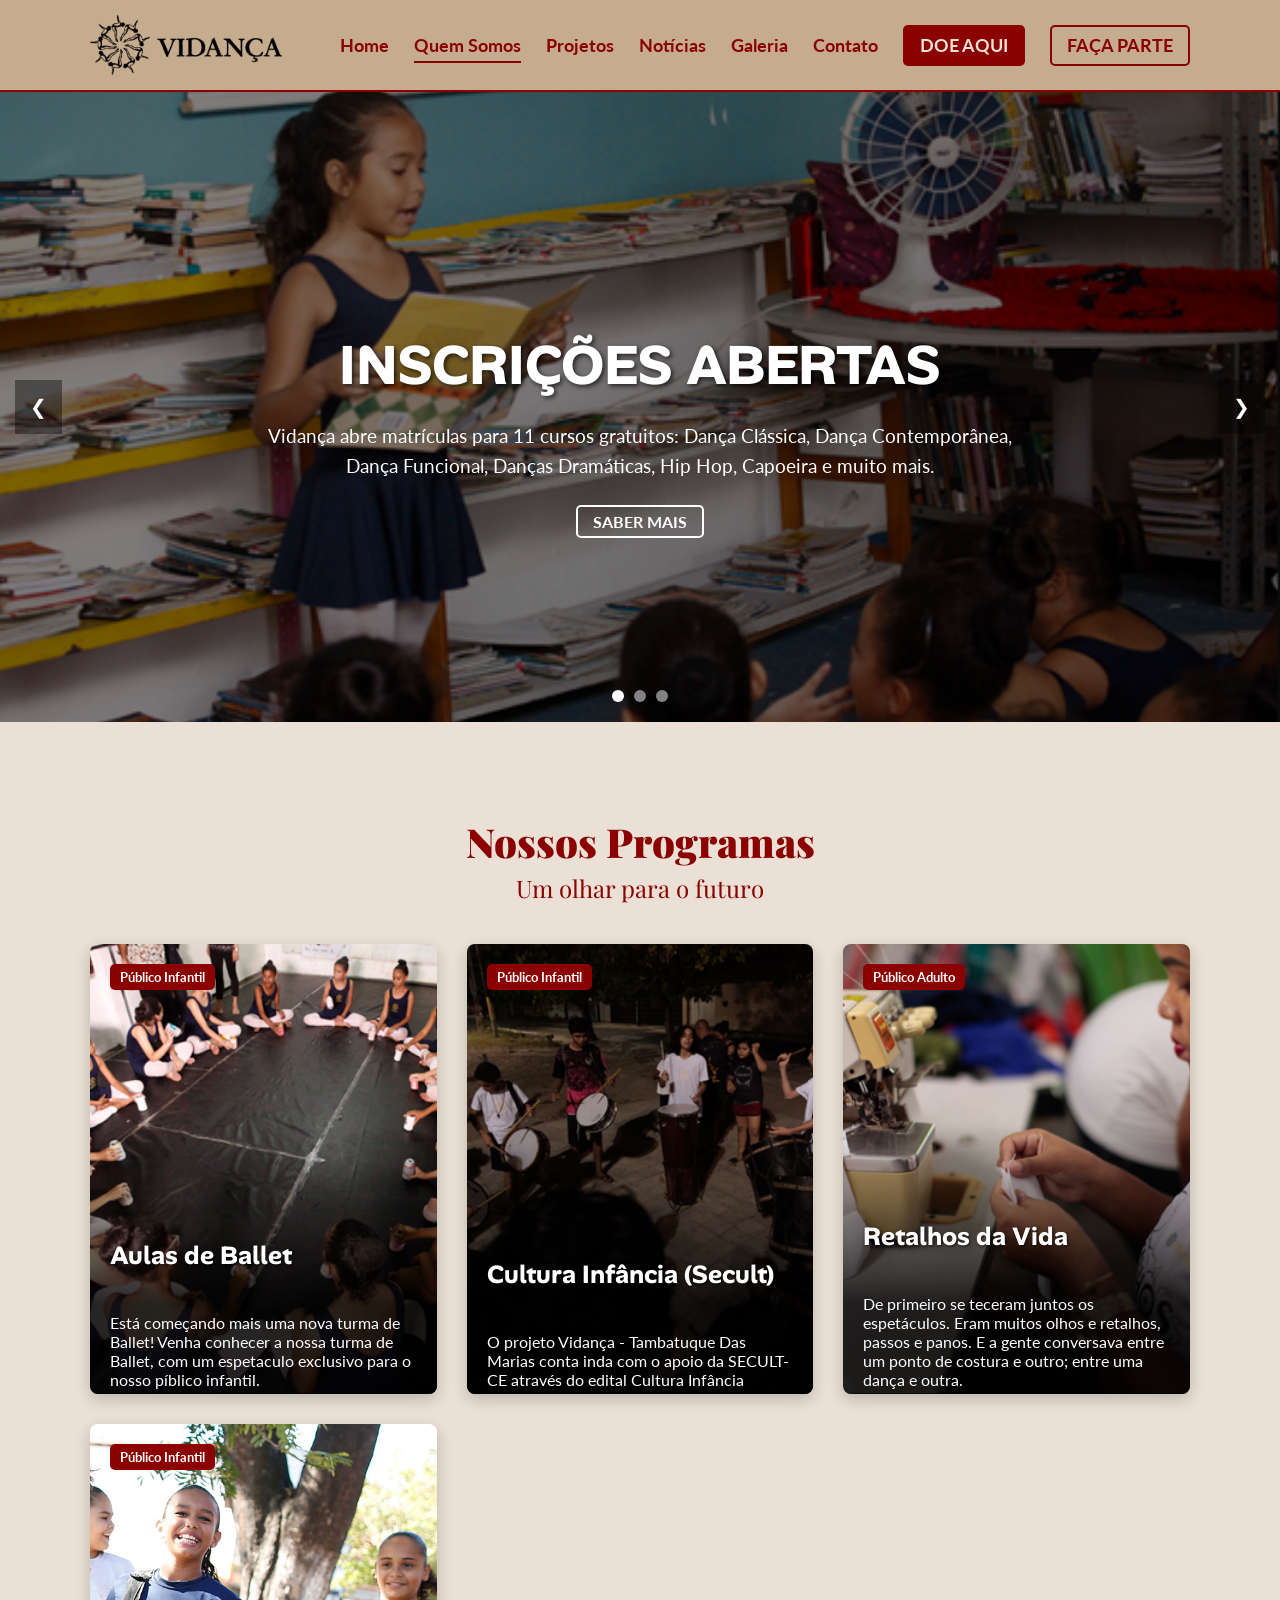
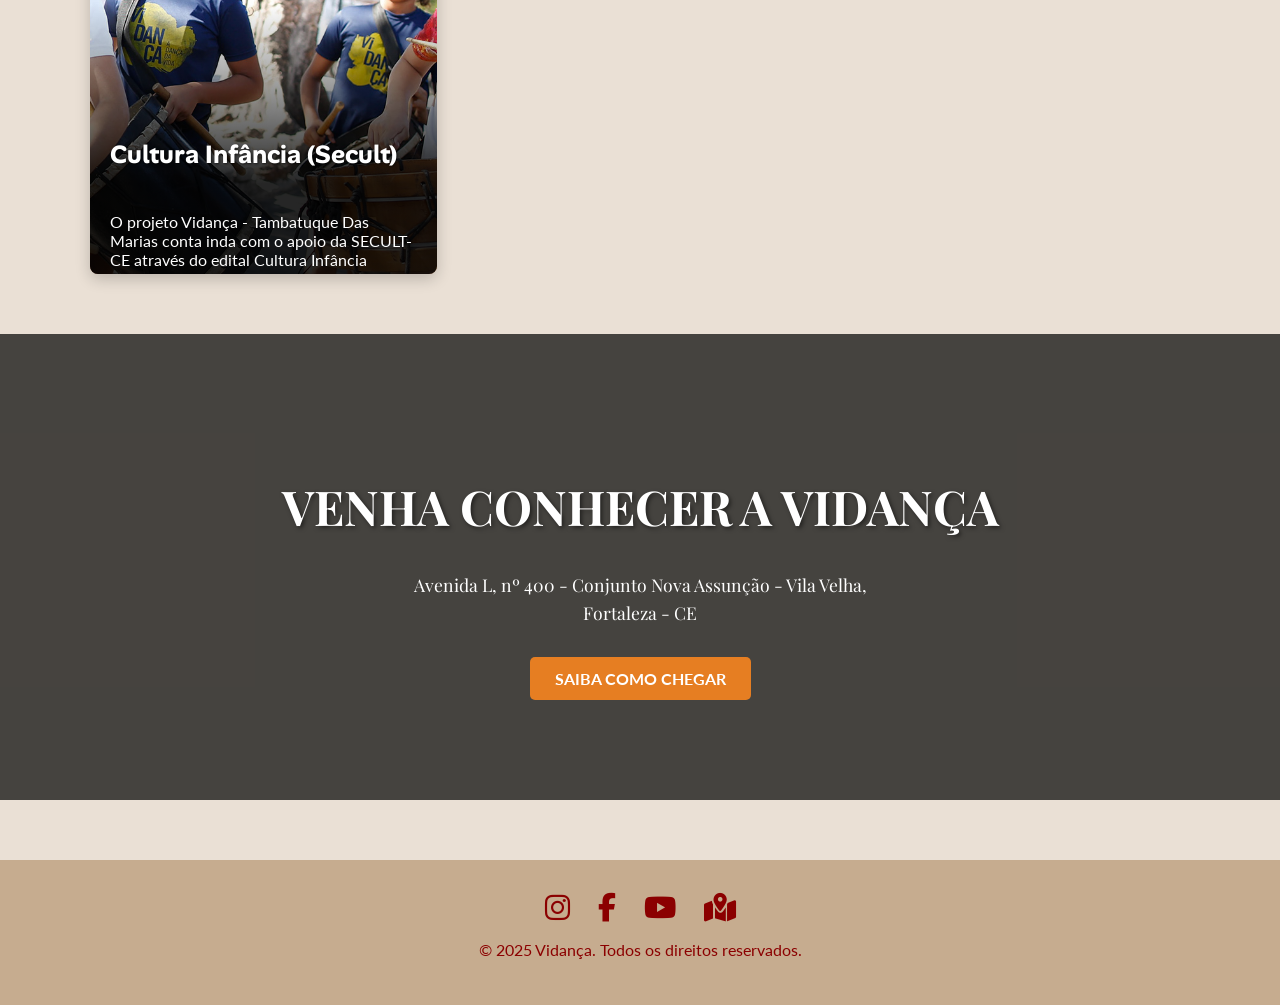
==== commit a2b0135a: "corrigindo a ausência de foto" ====
--- a/index.html
+++ b/index.html
@@ -52,11 +52,9 @@
 
         <section class="secao-eventos">
             <div class="container">
-                <p class="subtitle">Fique por dentro do que acontece na Vidança</p>
-                <div id="eventos-container"
-                    class="noticia-lista"
-                    data-source="js/noticias/noticias.json"
-                    data-type="noticias">
+                <h2>Nossos Programas</h2>
+                <h3 class="subtitle">Um olhar para o futuro</h3>
+                <div id="eventos-container">
                 </div>
             </div>
         </section>
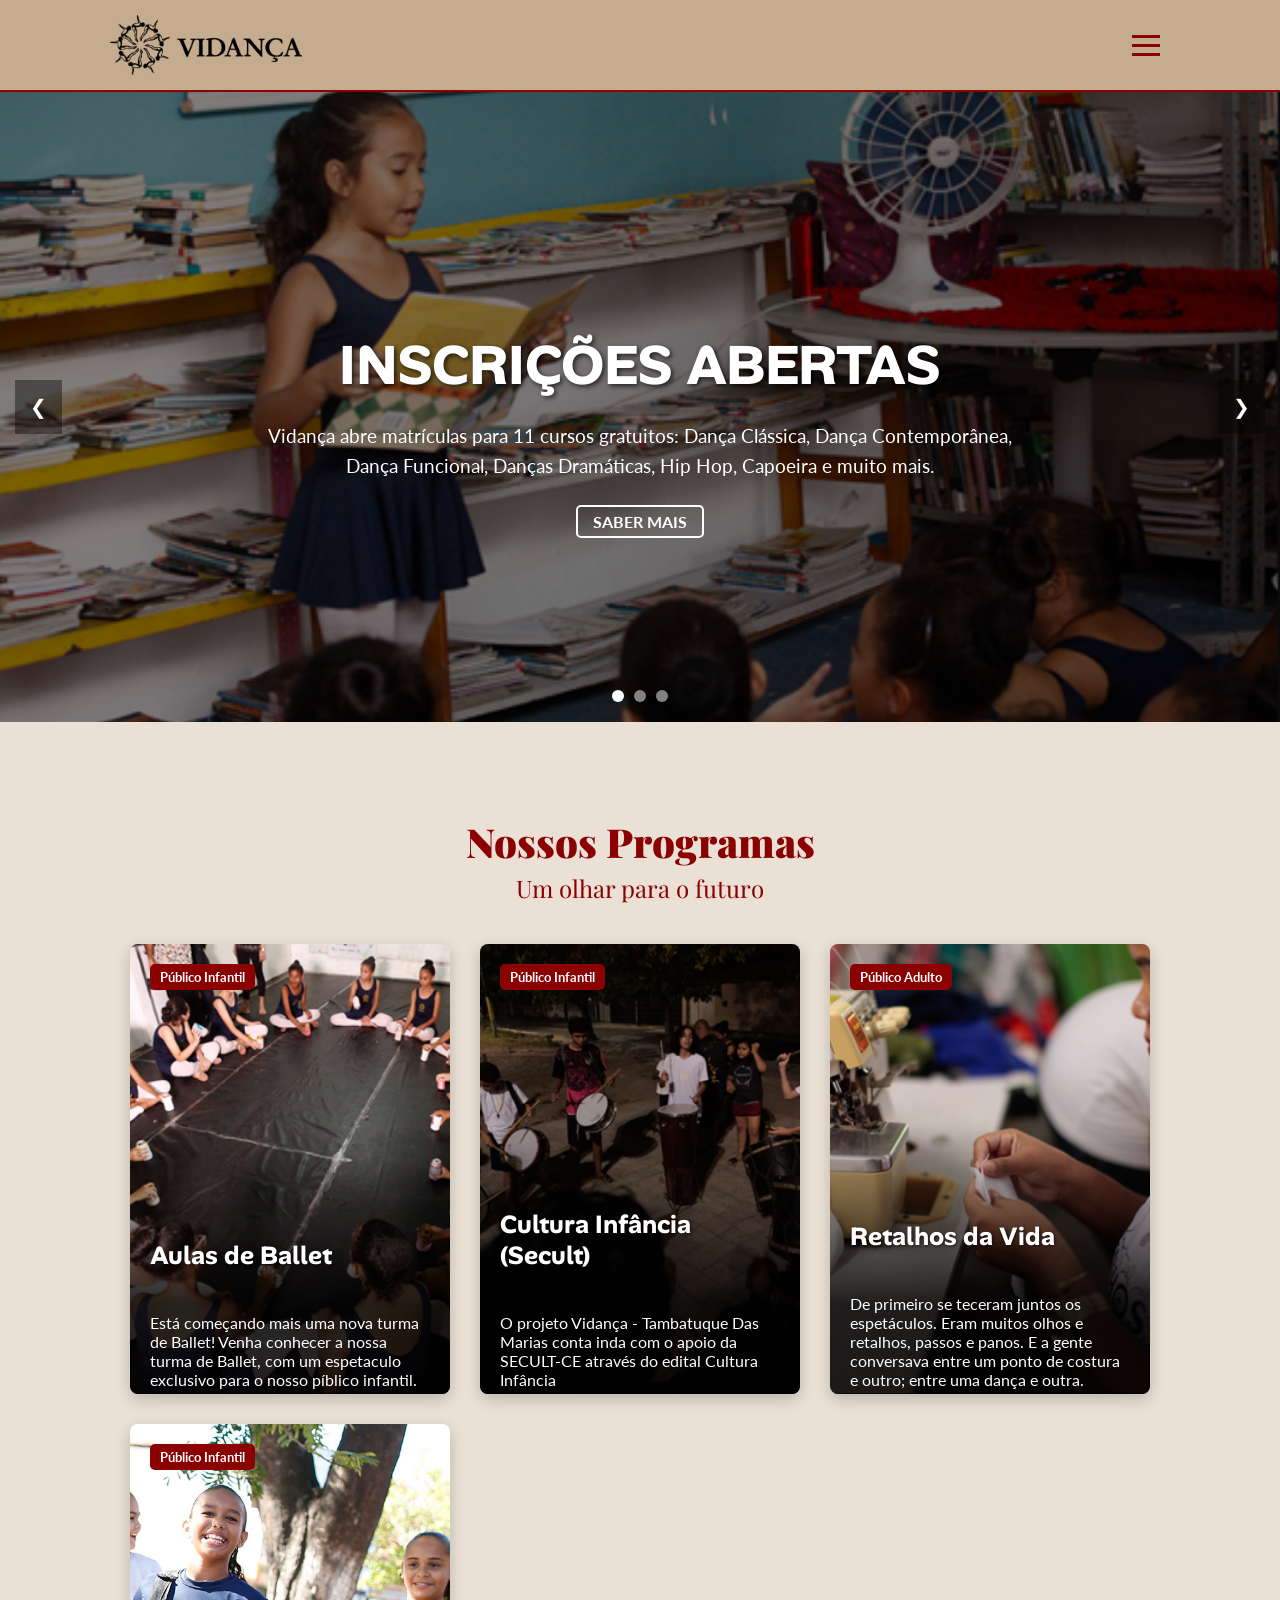
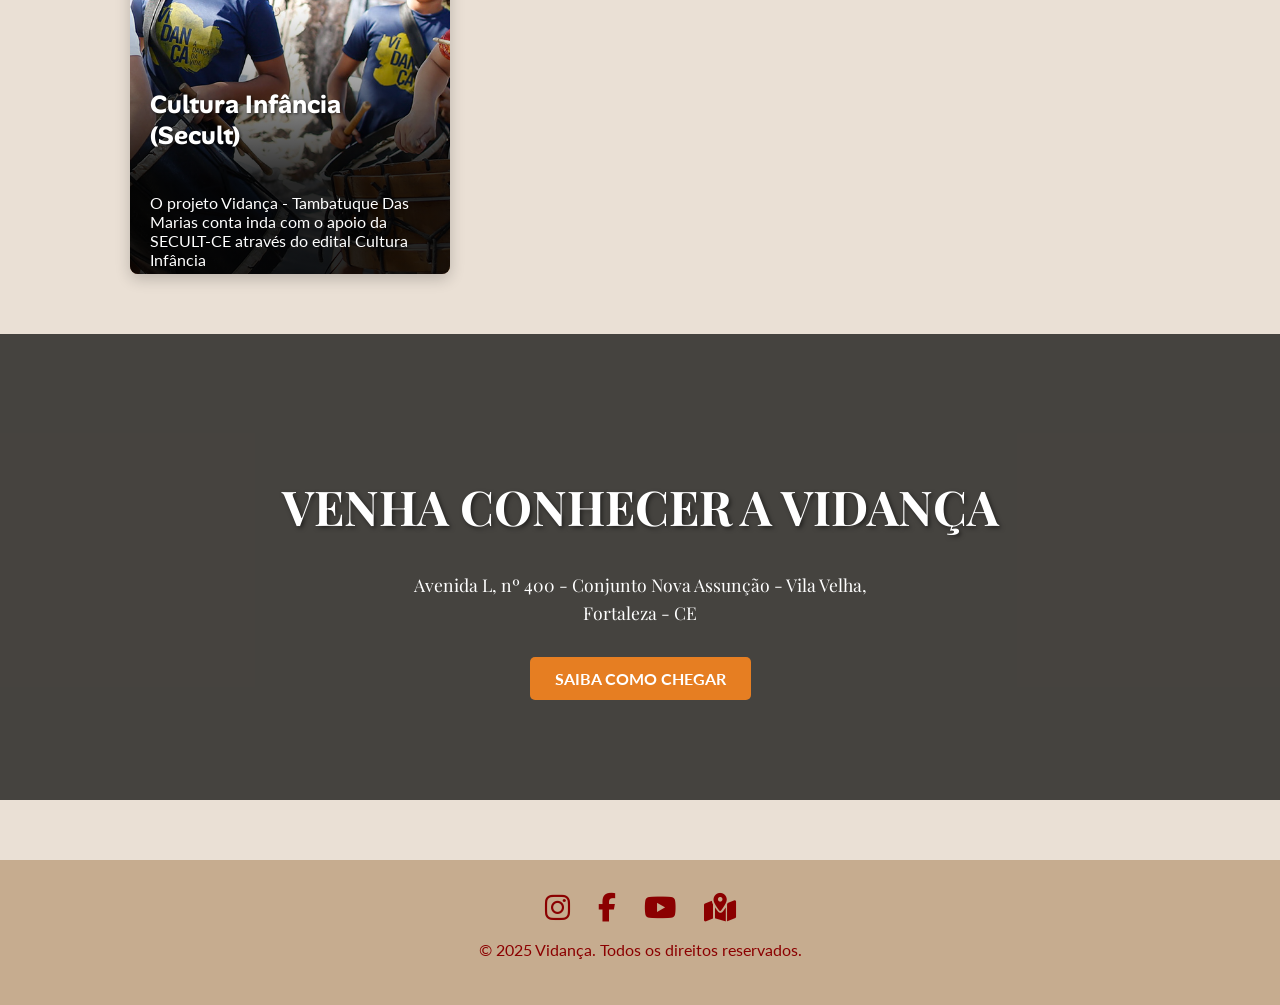
==== commit daae035b: "Ajeitando responsividade" ====
--- a/index.html
+++ b/index.html
@@ -17,22 +17,36 @@
 <body>
 
     <header class="cabecalho">
-    <div class="container">
-        <a href="index.html" class="logo-area">
-            <img src="images/vidanca-logo.png" alt="Logo Vidança" class="logo">
-        </a>
-        <nav>
-            <ul>
-                <li><a href="#">Home</a></li>
-                <li><a href="sobre.html" class="ativo">Quem Somos</a></li>
-                <li><a href="projetos.html">Projetos</a></li>
-                <li><a href="noticias.html">Notícias</a></li>
-                <li><a href="galeria.html">Galeria</a></li>
-                <li><a href="contato.html">Contato</a></li>
-                <li><a href="ajudar.html" class="btn-doar">DOE AQUI</a></li>
-                <li><a href="inscricao.html" class="btn-inscricao">FAÇA PARTE</a></li>
-            </ul>
-        </nav>
+        <div class="container">
+            
+            <a href="index.html" class="logo-area">
+                <img src="images/vidanca-logo.png" alt="Logo Vidança" class="logo">
+            </a>
+
+            <nav id="menu-principal">
+                <ul>
+                    <li class="logo-no-menu">
+                        <a href="index.html">
+                            <img src="images/vidanca-logo.png" alt="Página Inicial" class="logo-menu-movel">
+                        </a>
+                    </li>                    
+                    <li><a href="index.html">Home</a></li>
+                    <li><a href="sobre.html">Quem Somos</a></li>
+                    <li><a href="projetos.html">Projetos</a></li>
+                    <li><a href="noticias.html">Notícias</a></li>
+                    <li><a href="galeria.html">Galeria</a></li>
+                    <li><a href="contato.html">Contato</a></li>
+                    <li><a href="ajudar.html" class="btn-doar">DOE AQUI</a></li>
+                    <li><a href="inscricao.html" class="btn-inscricao">FAÇA PARTE</a></li>
+                </ul>
+            </nav>
+
+            <button id="btn-hamburger" aria-label="Abrir menu" aria-expanded="false">
+                <span class="linha"></span>
+                <span class="linha"></span>
+                <span class="linha"></span>
+            </button>
+
         </div>
     </header>
 
@@ -54,13 +68,13 @@
             <div class="container">
                 <h2>Nossos Programas</h2>
                 <h3 class="subtitle">Um olhar para o futuro</h3>
-                <div id="eventos-container">
+                <div id="eventos-container" class="container">
                 </div>
             </div>
         </section>
 
-        <section class="secao-localizacao">
-            <div class="localizacao-conteudo">
+        <section class="secao-parallax-cta secao-localizacao">
+            <div class="secao-parallax-cta-conteudo">
                 <h2>Venha Conhecer a Vidança</h2>
                 <p class="endereco">
                     Avenida L, nº 400 - Conjunto Nova Assunção - Vila Velha, Fortaleza - CE
--- a/css/style.css
+++ b/css/style.css
@@ -9,18 +9,31 @@
     --fonte-subtitulo: 'Playfair Display', serif;
 }
 
+/* Garante que o container tenha padding e não cause overflow */
+.container {
+    max-width: 1100px;
+    margin: 0 auto;
+    padding: 0 20px;
+    box-sizing: border-box; /* Garante que o padding não aumente a largura */
+}
+
+/* Garante que imagens nunca "vazem" do seu container */
+img {
+    max-width: 100%;
+    height: auto;
+}
+
+/* Trava o scroll da página quando o menu móvel está aberto */
+body.no-scroll {
+    overflow: hidden;
+}
+
 /* Estilos Globais */
 body {
     margin: 0;
     font-family: var(--fonte-corpo);
     background-color: var(--cor-fundo);
     color: var(--cor-texto);
-}
-
-.container {
-    max-width: 1100px;
-    margin: 0 auto;
-    padding: 0 20px;
 }
 
 /* Cabeçalho */
@@ -33,6 +46,11 @@
     z-index: 100;
 }
 
+/* Esconde a logo que fica dentro do menu no desktop */
+.logo-no-menu {
+    display: none;
+}
+
 .cabecalho .container {
     display: flex;
     justify-content: space-between;
@@ -79,7 +97,7 @@
     margin: 0;
     padding: 0;
     display: flex;
-    gap: 25px;
+    gap: 20px;
 }
 
 .cabecalho nav a {
@@ -276,32 +294,6 @@
     background-color: white;
 }
 
-/* Rodapé */
-.rodape {
-    background-color: var(--cor-destaque);
-    color: var(--cor-principal);
-    text-align: center;
-    padding: 30px 0;
-    margin-top: 60px;
-}
-
-.rodape .social {
-    margin-bottom: 15px;
-}
-
-.rodape .social a {
-    color: var(--cor-principal); 
-    text-decoration: none;
-    margin: 0 12px; 
-    font-size: 1.8em; 
-    display: inline-block; 
-    transition: transform 0.3s, opacity 0.3s;
-}
-.rodape .social a:hover {
-    opacity: 0.7; 
-    transform: scale(1.1); 
-}
-
 /* ==================================================== */
 /* ============ SEÇÃO DE NOTÍCIAS / EVENTOS ============ */
 /* ==================================================== */
@@ -328,18 +320,12 @@
     margin-bottom: 40px;
 }
 
-#eventos-container {
-    display: grid;
-    grid-template-columns: repeat(auto-fit, minmax(300px, 1fr));
-    gap: 30px;
-}
-
 /* Esta é a definição CORRETA e completa do .evento-card */
 .evento-card {
     display: block;
     text-decoration: none;
     color: white;
-    min-height: 450px; /* Adicionado min-height que estava no bloco antigo */
+    min-height: 450px;
     border-radius: 8px;
     overflow: hidden;
     position: relative;
@@ -388,22 +374,55 @@
     text-shadow: 1px 1px 3px rgba(0,0,0,0.7);
 }
 
+/*
+========================================
+ESTILOS DOS CONTAINERS DINÂMICOS (Grid)
+(COMBINADO)
+========================================
+*/
+
+/* COMBINADO: Propriedades de grid compartilhadas */
+#eventos-container,
+#projetos-container,
+#galeria-container {
+    display: grid;
+    grid-template-columns: repeat(auto-fit, minmax(300px, 1fr));
+    gap: 30px;
+}
+
+/* Estilos de layout específicos */
+#projetos-container,
+#galeria-container {
+    max-width: 1100px;
+    margin: 0 auto;
+    padding: 60px 20px;
+    box-sizing: border-box; 
+}
+
+#noticias-container {
+    max-width: 900px;
+    margin: 0 auto;
+    padding: 60px 20px; 
+    box-sizing: border-box; 
+    display: block; 
+}
+
 /* ==================================================== */
-/* ============ ESTILOS DA SEÇÃO DE LOCALIZAÇÃO ============ */
+/* ============ SEÇÃO PARALLAX (LOCALIZAÇÃO / CONTATO) ============ */
 /* ==================================================== */
 
-.secao-localizacao {
+/* NOVO BLOCO GENÉRICO: Estilo base para seções com imagem de fundo parallax */
+.secao-parallax-cta {
     position: relative; 
     padding: 100px 20px; 
     text-align: center;
     color: white;
-    background-image: url('../images/home/estudio-danca.png'); 
     background-size: cover;
     background-position: center;
     background-attachment: fixed; 
 }
 
-.secao-localizacao::before {
+.secao-parallax-cta::before {
     content: '';
     position: absolute;
     top: 0;
@@ -414,7 +433,8 @@
     background-color: rgba(0, 0, 0, 0.7); 
 }
 
-.localizacao-conteudo {
+/* NOVO BLOCO GENÉRICO: Conteúdo da seção parallax */
+.secao-parallax-cta-conteudo {
     position: relative;
     z-index: 2;
     display: flex;
@@ -422,7 +442,7 @@
     align-items: center;
 }
 
-.localizacao-conteudo h2 {
+.secao-parallax-cta-conteudo h2 {
     font-family: var(--fonte-subtitulo);
     font-size: 3rem;
     text-transform: uppercase;
@@ -430,7 +450,7 @@
     margin-bottom: 15px;
 }
 
-.localizacao-conteudo .endereco {
+.secao-parallax-cta-conteudo .endereco {
     font-family: var(--fonte-subtitulo);
     font-size: 1.1rem;
     max-width: 500px; 
@@ -438,6 +458,16 @@
     line-height: 1.6;
 }
 
+/* Aplica as imagens de fundo específicas */
+.secao-localizacao {
+    background-image: url('../images/home/estudio-danca.png'); 
+}
+
+.secao-projetos-contato {
+    background-image: url('../images/home/turma-bale.png'); 
+}
+
+/* Botões específicos de cada seção (não puderam ser combinados) */
 .btn-localizacao {
     background-color: #e67e22; 
     color: white;
@@ -453,13 +483,39 @@
     background-color: #d35400; 
 }
 
+
+/* Rodapé */
+.rodape {
+    background-color: var(--cor-destaque);
+    color: var(--cor-principal);
+    text-align: center;
+    padding: 30px 0;
+    margin-top: 60px;
+}
+
+.rodape .social {
+    margin-bottom: 15px;
+}
+
+.rodape .social a {
+    color: var(--cor-principal); 
+    text-decoration: none;
+    margin: 0 12px; 
+    font-size: 1.8em; 
+    display: inline-block; 
+    transition: transform 0.3s, opacity 0.3s;
+}
+.rodape .social a:hover {
+    opacity: 0.7; 
+    transform: scale(1.1); 
+}
+
+
 /*
 ========================================
 ESTILOS DA PÁGINA "AJUDAR"
 ========================================
 */
-
-/* --- REMOVIDO Bloco duplicado de estilos de botão .btn-doar --- */
 
 nav a.ativo {
     border-bottom: 2px solid var(--cor-principal);
@@ -591,15 +647,12 @@
 }
 
 .img-pix {
-    max-width: 100px; /* Mantém o tamanho máximo */
-    height: auto;     /* Mantém a proporção */
-    border-radius: 5px; /* Mantém as bordas arredondadas */
-    transition: opacity 0.3s; /* Mantém a transição */
-    
-    /* === CORREÇÃO PRINCIPAL === */
-    display: block;      /* Necessário para que 'margin: auto' funcione */
-    margin: 0 auto 20px auto; /* Centraliza horizontalmente e adiciona margem inferior */
-    /* A linha 'padding-left: 470px;' foi REMOVIDA */
+    max-width: 100px;
+    height: auto;
+    border-radius: 5px;
+    transition: opacity 0.3s;
+    display: block;
+    margin: 0 auto 20px auto;
 }
 
 /*
@@ -723,7 +776,6 @@
     margin-top: 30px;
 }
 
-/* --- CORRIGIDO: Removido seletor .certificacoes-lista (código morto) --- */
 .sobre-inscricoes ul {
     list-style: none;
     padding-left: 0;
@@ -747,7 +799,6 @@
     top: 0;
     font-size: 1.2em;
 }
-/* --- FIM DA CORREÇÃO --- */
 
 
 .fundadora-grid {
@@ -813,12 +864,8 @@
 /* --- FIM DO BLOCO DE PROGRAMAS --- */
 
 
-/* --- REMOVIDO Bloco de parcerias com imagem única (código morto) --- */
-
-
 /* ========================================
 NOVOS ESTILOS DE CARDS DE PARCERIAS (SEÇÃO "Certificações e Parcerias")
-(Este bloco estava faltando no seu arquivo)
 ========================================
 */
 .parcerias-grid {
@@ -891,8 +938,6 @@
 ESTILOS DA PÁGINA "FAÇA PARTE" (Inscrições)
 ========================================
 */
-
-/* --- REMOVIDO Bloco duplicado de estilos de botão .btn-inscricao --- */
 
 /* Grid dos Documentos */
 .documentos-grid {
@@ -983,19 +1028,12 @@
 /* ============ ESTILOS DA PÁGINA DE NOTÍCIAS ============ */
 /* ==================================================== */
 
-/*
- * 1. O Layout da Lista
-*/
 .noticia-lista {
     display: block; /* Remove o display: grid */
     max-width: 900px; /* Limita a largura da lista de notícias */
     margin: 0 auto;   /* Centraliza a lista */
 }
 
-/*
- * 2. O Card de Notícia
- * Este é o novo card horizontal.
-*/
 .noticia-card {
     display: flex;
     background-color: var(--cor-destaque); /* Usa cor do site */
@@ -1050,8 +1088,12 @@
     color: var(--cor-texto);
 }
 
+/* ==================================================== */
+/* ============ ESTILOS DE MODAIS (COMBINADO) ============ */
+/* ==================================================== */
+
 /* --- 1. ESTILO GENÉRICO DO MODAL (FUNDO E FECHAR) --- */
-
+/* Este é o modal genérico (ex: galeria) */
 .modal-overlay {
     visibility: hidden;
     opacity: 0;
@@ -1070,14 +1112,8 @@
     box-sizing: border-box; 
 }
 
-.modal-overlay.visible {
-    visibility: visible;
-    opacity: 1;
-}
-
 .modal-content {
     position: relative;
-    /* SEM background-color para manter a transparência da imagem */
     color: #FFFFFF; /* COR PADRÃO DO TEXTO: BRANCO */
     border-radius: 8px;
     overflow: hidden; 
@@ -1090,26 +1126,23 @@
     transition: transform 0.3s ease;
 }
 
-.modal-overlay.visible .modal-content {
-    transform: scale(1);
-}
-
 .modal-close {
     position: absolute;
     top: 15px;
     right: 20px;
     font-size: 2.5rem;
-    color: #FFFFFF; /* <-- CORRIGIDO: 'X' em Branco */
+    color: #FFFFFF; 
     cursor: pointer;
     z-index: 1001;
     line-height: 1;
-    text-shadow: 0 0 5px rgba(0,0,0,0.5); /* Sombra para o 'X' */
-}
-
-/*
- * 3. O Modal de Notícia (Cópia do Modal de Projetos)
-*/
-#noticia-modal-overlay {
+    text-shadow: 0 0 5px rgba(0,0,0,0.5);
+}
+
+/* --- 2. ESTILOS COMBINADOS (NOTÍCIAS E PROJETOS) --- */
+
+/* COMBINADO: Overlay de fundo para modais de Notícia e Projeto */
+#noticia-modal-overlay,
+#projeto-modal-overlay {
     visibility: hidden;
     opacity: 0;
     position: fixed;
@@ -1123,15 +1156,21 @@
     justify-content: center;
     align-items: center;
     padding: 20px;
+    box-sizing: border-box; /* Adicionado para consistência */
     transition: opacity 0.3s ease, visibility 0.3s ease;
 }
 
-#noticia-modal-overlay.visible {
+/* COMBINADO: Classe 'visible' para todos os modais */
+.modal-overlay.visible,
+#noticia-modal-overlay.visible,
+#projeto-modal-overlay.visible {
     visibility: visible;
     opacity: 1;
 }
 
-#noticia-modal-content {
+/* COMBINADO: Conteúdo principal dos modais de Notícia e Projeto */
+#noticia-modal-content,
+#projeto-modal-content {
     position: relative;
     background-color: var(--cor-fundo);
     color: var(--cor-texto);
@@ -1146,15 +1185,23 @@
     transition: transform 0.3s ease;
 }
 
-#noticia-modal-overlay.visible #noticia-modal-content {
+/* COMBINADO: Animação 'visible' para todos os modais */
+.modal-overlay.visible .modal-content,
+#noticia-modal-overlay.visible #noticia-modal-content,
+#projeto-modal-overlay.visible #projeto-modal-content {
     transform: scale(1);
 }
 
-#noticia-modal-image {
+/* COMBINADO: Imagem dos modais de Notícia e Projeto */
+#noticia-modal-image,
+#projeto-modal-image {
     width: 45%;
     object-fit: cover;
 }
 
+/* --- 3. ESTILOS ESPECÍFICOS DE CADA MODAL --- */
+
+/* Texto do Modal de Notícia */
 .noticia-modal-texto {
     width: 55%;
     padding: 30px;
@@ -1164,21 +1211,20 @@
 .noticia-modal-texto h2 {
     font-family: var(--fonte-titulo);
     font-size: 2.5em;
-    color: var(--cor-destaque);
-    margin-bottom: 10px; /* Menos espaço para a data */
-}
-
-/* [NOVO] Estilo para a data dentro do modal */
+    color: var(--cor-destaque); /* CORRIGIDO: Cor do tema */
+    margin-bottom: 10px;
+}
+
 .noticia-modal-texto #noticia-modal-data {
     font-family: var(--fonte-corpo);
     font-size: 1em;
     font-weight: bold;
-    color: var(--cor-destaque);
+    color: var(--cor-destaque); /* CORRIGIDO: Cor do tema */
     margin-bottom: 20px;
 }
 
 .noticia-modal-texto p {
-    font-family: var(--fonte-subtitulo);
+    font-family: var(--fonte-subtitulo); /* CORRIGIDO: Fonte do tema */
     font-size: 1.1em;
     line-height: 1.7;
 }
@@ -1194,133 +1240,12 @@
     line-height: 1;
 }
 
-#projeto-modal-image { 
-    width: 45%;
-    object-fit: cover;
-}
-
+/* Texto do Modal de Projeto */
 .projeto-modal-texto { 
     width: 55%;
     padding: 30px;
     overflow-y: auto;
-    /* Fundo escuro no texto para garantir legibilidade */
     background-color: rgba(0, 0, 0, 0.6); 
-}
-
-.projeto-modal-texto h2{ 
-    font-family: var(--fonte-titulo);
-    font-size: 2.5em;
-    color: var(--cor-principal); /* Título em vinho (como na imagem) */
-    margin-bottom: 20px;
-}
-
-.projeto-modal-texto p { 
-    font-family: var(--fonte-corpo);
-    font-size: 1.1em;
-    line-height: 1.7;
-    color: #FFFFFF; /* <-- CORRIGIDO: Descrição em Branco */
-}
-
-.secao-projetos-contato {
-    position: relative; 
-    padding: 100px 20px; 
-    text-align: center;
-    color: white;
-    background-image: url('../images/home/biblioteca.png'); 
-    background-size: cover;
-    background-position: center;
-    background-attachment: fixed; 
-}
-
-.secao-projetos-contato::before {
-    content: '';
-    position: absolute;
-    top: 0;
-    left: 0;
-    right: 0;
-    bottom: 0;
-    z-index: 1;
-    background-color: rgba(0, 0, 0, 0.7); 
-}
-
-.projetos-contato {
-    position: relative;
-    z-index: 2;
-    display: flex;
-    flex-direction: column;
-    align-items: center;
-}
-
-.projetos-contato h2 {
-    font-family: var(--fonte-subtitulo);
-    font-size: 3rem;
-    text-transform: uppercase;
-    text-shadow: 2px 2px 4px rgba(0, 0, 0, 0.5);
-    margin-bottom: 15px;
-}
-
-.projetos-contato .endereco {
-    font-family: var(--fonte-subtitulo);
-    font-size: 1.1rem;
-    max-width: 500px; 
-    margin-bottom: 30px;
-    line-height: 1.6;
-}
-
-
-/* ==================================================== */
-/* ============ ESTILOS DO MODAL DE PROJETOS ============ */
-/* ==================================================== */
-#projeto-modal-overlay { 
-    visibility: hidden;
-    opacity: 0;
-    position: fixed;
-    z-index: 1000;
-    top: 0;
-    left: 0;
-    width: 100%;
-    height: 100%;
-    background-color: rgba(0, 0, 0, 0.85);
-    display: flex;
-    justify-content: center;
-    align-items: center;
-    padding: 20px;
-    transition: opacity 0.3s ease, visibility 0.3s ease;
-}
-
-#projeto-modal-overlay.visible { 
-    visibility: visible;
-    opacity: 1;
-}
-
-#projeto-modal-content { 
-    position: relative;
-    background-color: var(--cor-fundo);
-    color: var(--cor-texto);
-    border-radius: 8px;
-    overflow: hidden;
-    max-width: 900px;
-    width: 100%;
-    max-height: 90vh;
-    display: flex;
-    box-shadow: 0 5px 20px rgba(0,0,0,0.4);
-    transform: scale(0.9);
-    transition: transform 0.3s ease;
-}
-
-#projeto-modal-overlay.visible #projeto-modal-content { 
-    transform: scale(1);
-}
-
-#projeto-modal-image { 
-    width: 45%;
-    object-fit: cover;
-}
-
-.projeto-modal-texto { 
-    width: 55%;
-    padding: 30px;
-    overflow-y: auto;
 }
 
 .projeto-modal-texto h2 { 
@@ -1334,6 +1259,7 @@
     font-family: var(--fonte-corpo);
     font-size: 1.1em;
     line-height: 1.7;
+    color: #FFFFFF;
 }
 
 #projeto-modal-close { 
@@ -1347,91 +1273,29 @@
     line-height: 1;
 }
 
-/* Responsividade (nenhuma mudança de seletor necessária aqui, mas verificando) */
-@media (max-width: 768px) {
-    #projeto-modal-content { 
-        flex-direction: column;
-        max-height: 80vh;
-    }
-    #projeto-modal-image { 
-        width: 100%;
-        height: 200px;
-    }
-    .projeto-modal-texto { 
-        width: 100%;
-        padding: 20px;
-    }
-    .projeto-modal-texto h2 { 
-        font-size: 2em;
-    }
-    #projeto-modal-close { 
-         color: white;
-         background: rgba(0,0,0,0.3);
-         border-radius: 50%;
-         padding: 0 8px 4px 8px;
-         top: 10px;
-         right: 10px;
-         font-size: 2rem;
-    }
-}
 
 /*
 ========================================
-ESTILOS DOS CONTAINERS DINÂMICOS (Grid)
-========================================
-*/
-
-/* * 1. Define o layout de GRID para as páginas de Projetos e Galeria
- * Isso impede que os cards fiquem empilhados e quebrados.
-*/
-#projetos-container,
-#galeria-container {
-    /* Adiciona o espaçamento do .container para alinhar com o site */
-    max-width: 1100px;
-    margin: 0 auto;
-    padding: 60px 20px; /* Padding de 60px em cima/baixo, 20px nas laterais */
-    box-sizing: border-box; /* Garante que o padding não quebre o layout */
-
-    /* Define o grid */
-    display: grid;
-    grid-template-columns: repeat(auto-fit, minmax(300px, 1fr));
-    gap: 30px;
-}
-
-/* * 2. Define o container da página de Notícias (como uma lista, não um grid)
-*/
-#noticias-container {
-    max-width: 900px; /* Lista de notícias é mais estreita */
-    margin: 0 auto;
-    padding: 60px 20px; 
-    box-sizing: border-box; 
-    display: block; 
-}
-
-
-/*
-========================================
 ESTILOS DO CARD DE PROJETO
-(Para corrigir a imagem "esmagada")
 ========================================
 */
 .projeto-card .evento-card-content {
-    justify-content: space-between; /* Empurra o texto para baixo */
+    justify-content: space-between;
 }
 
 .projeto-card .categoria {
-    margin-bottom: 0; /* Remove o 'margin-bottom: auto' do card de evento */
+    margin-bottom: 0;
 }
 
 .projeto-card-texto {
     padding: 15px;
-    background-color: rgba(0,0,0,0.5); /* Fundo semi-transparente */
+    background-color: rgba(0,0,0,0.5);
     border-radius: 5px;
-    text-align: left; /* Alinha o texto do projeto à esquerda */
+    text-align: left;
 }
 
 .projeto-card-texto .titulo {
-    font-size: 1.5em; /* Ajusta o tamanho do título */
+    font-size: 1.5em;
     margin-bottom: 8px;
     line-height: 1.2;
 }
@@ -1454,20 +1318,19 @@
 
 /*
 ========================================
-ESTILOS DO LIGHTBOX DA GALERIA (FALTANDO)
+ESTILOS DO LIGHTBOX DA GALERIA
 ========================================
 */
-/* O fundo escuro do pop-up */
 #lightbox-overlay {
     visibility: hidden;
     opacity: 0;
     position: fixed;
-    z-index: 2000; /* Mais alto que o menu */
+    z-index: 2000;
     top: 0;
     left: 0;
     width: 100%;
     height: 100%;
-    background-color: rgba(0, 0, 0, 0.9); /* Mais escuro */
+    background-color: rgba(0, 0, 0, 0.9);
     display: flex;
     justify-content: center;
     align-items: center;
@@ -1481,7 +1344,6 @@
     opacity: 1;
 }
 
-/* A imagem dentro do pop-up */
 #lightbox-image {
     max-width: 90%;
     max-height: 90%;
@@ -1490,7 +1352,6 @@
     border-radius: 5px;
 }
 
-/* O botão 'X' para fechar */
 #lightbox-close {
     position: absolute;
     top: 20px;
@@ -1501,37 +1362,53 @@
     line-height: 1;
 }
 
+/* ==================================================== */
+/* ============ ESTILOS RESPONSIVOS ============ */
+/* ==================================================== */
+
 /*
 ========================================
-AJUSTES RESPONSIVOS (MODAIS)
+AJUSTES RESPONSIVOS (MODAIS - COMBINADO)
 ========================================
 */
 @media (max-width: 768px) {
-    /* Responsividade do modal de Notícias */
-    .noticia-modal-content {
+    /* COMBINADO: Responsividade do modal de Notícias e Projetos */
+    #noticia-modal-content,
+    #projeto-modal-content {
         flex-direction: column;
         max-height: 80vh;
     }
-    .noticia-modal-content #noticia-modal-image {
+
+    /* COMBINADO: Imagem dos modais */
+    #noticia-modal-image,
+    #projeto-modal-image {
         width: 100%;
         height: 200px;
     }
-    .noticia-modal-content .noticia-modal-texto {
+
+    /* COMBINADO: Texto dos modais */
+    .noticia-modal-texto,
+    .projeto-modal-texto {
         width: 100%;
         padding: 20px;
-    }
-    .noticia-modal-content .noticia-modal-texto h2 {
+        box-sizing: border-box; /* Garante padding correto */
+    }
+
+    .noticia-modal-texto h2,
+    .projeto-modal-texto h2 {
         font-size: 2em;
     }
-    /* Botão de fechar do modal de notícias */
-    .noticia-modal-content #noticia-modal-close {
-         color: white;
-         background: rgba(0,0,0,0.3);
-         border-radius: 50%;
-         padding: 0 8px 4px 8px;
-         top: 10px;
-         right: 10px;
-         font-size: 2rem;
+
+    /* COMBINADO: Botão de fechar dos modais */
+    #noticia-modal-close,
+    #projeto-modal-close {
+        color: white;
+        background: rgba(0,0,0,0.3);
+        border-radius: 50%;
+        padding: 0 8px 4px 8px;
+        top: 10px;
+        right: 10px;
+        font-size: 2rem;
     }
 
     /* Responsividade do Card de Notícia (lista) */
@@ -1540,25 +1417,23 @@
     }
     .noticia-card-imagem {
         width: 100%;
-        height: 200px; /* Altura fixa para a imagem no modo coluna */
+        height: 200px;
     }
     .noticia-card-texto {
-        width: auto; /* Deixa o padding cuidar do resto */
-    }
-}
-
-
-/* --- Responsividade (para telas menores) --- */
+        width: auto;
+    }
+}
+
+
+/* --- Outros Ajustes Responsivos --- */
 
 @media (max-width: 800px) {
     .fundadora-grid {
-        grid-template-columns: 1fr; /* Coluna única em telas menores */
+        grid-template-columns: 1fr;
     }
     .fundadora-img {
-        /* Mantém o limite de 300px, mas garante que não ultrapasse o container */
         max-width: min(300px, 100%); 
         margin: 0 auto 30px auto;
-        /* Adiciona box-sizing para garantir que padding/border não aumentem o tamanho */
         box-sizing: border-box; 
     }
     .fundadora-bio h3 {
@@ -1576,22 +1451,18 @@
     }
 }
 
-/* ==================================================== */
-/* ============ ESTILOS RESPONSIVOS ============ */
-/* ==================================================== */
-
 @media (max-width: 1000px) {
-
-    .cabecalho .container {
+    /* Regras de layout de cabeçalho para tablet (quebrou o menu) */
+    /*     .cabecalho .container {
         flex-direction: column;
         gap: 15px;
     }
-
     .cabecalho nav ul {
         gap: 15px;
         flex-wrap: wrap; 
         justify-content: center;
     }
+    */
 
     .cabecalho nav a {
         font-size: 1em; 
@@ -1612,8 +1483,7 @@
         font-size: 1.2em;
     }
 
-    /* --- CORRIGIDO: Regra combinada para ambos os botões --- */
-    .cabecalho nav a.btn-doar,
+    /*     .cabecalho nav a.btn-doar,
     .cabecalho nav a.btn-inscricao {
         padding: 8px 12px; 
         font-size: 0.9em; 
@@ -1621,8 +1491,147 @@
         text-align: center; 
         margin-top: 10px; 
     }
-
     .cabecalho nav ul {
         width: 100%; 
     }
+    */
+}
+
+/*
+========================================
+ESTILOS DO MENU HAMBURGER (MÓVEL)
+========================================
+*/
+
+/* 1. Estilo do Botão Hamburger (escondido no desktop) */
+#btn-hamburger {
+    display: none;
+    background: transparent;
+    border: none;
+    cursor: pointer;
+    padding: 10px;
+    z-index: 1100;
+}
+
+#btn-hamburger .linha {
+    display: block;
+    width: 28px;
+    height: 3px;
+    background-color: var(--cor-principal);
+    margin: 6px 0;
+    transition: transform 0.3s ease, opacity 0.3s ease;
+}
+
+
+/* 2. Regras de Responsividade (quando a tela for menor) */
+@media (max-width: 1400px) {
+
+    /* Mostra o botão hamburger */
+    #btn-hamburger {
+        display: block;
+    }
+
+    /* Ajusta o container do cabeçalho */
+    .cabecalho .container {
+        flex-direction: row;
+        justify-content: space-between;
+        align-items: center;
+    }
+
+    /* Esconde o menu de navegação por padrão no celular */
+    #menu-principal {
+            display: none; 
+            position: fixed;
+            top: 0;
+            left: 0;
+            width: 100%;
+            height: 100vh;
+            background-color: var(--cor-fundo); 
+            z-index: 1050; 
+            flex-direction: column;
+            
+            /* --- CORREÇÃO AQUI --- */
+            justify-content: flex-start; /* Alinha o conteúdo ao topo */
+            align-items: center;           /* Alinha os itens no centro (horizontal) */
+            /* --- FIM DA CORREÇÃO --- */
+
+            padding-top: 40px; 
+            overflow-y: auto;
+            box-sizing: border-box; /* Boa prática para incluir o padding na altura */
+      }
+
+    /* Mostra o menu quando o <header> tem a classe .menu-aberto */
+    .cabecalho.menu-aberto #menu-principal {
+        display: flex;
+    }
+
+    /* Ajusta a lista de links (<li>) */
+    #menu-principal ul {
+        flex-direction: column;
+        gap: 30px;
+        width: 100%;
+        text-align: center;
+    }
+
+    /* Ajusta os links (<a>) */
+    #menu-principal li a {
+        font-size: 1.5em;
+    }
+
+    /* Remove a regra de responsividade antiga que quebrava o layout */
+    .cabecalho nav ul {
+        flex-wrap: nowrap;
+    }
+
+    /* Ajusta os botões "Doar" e "Fazer Parte" no menu móvel */
+    .cabecalho nav a.btn-doar,
+    .cabecalho nav a.btn-inscricao {
+        padding: 12px 20px;
+        font-size: 1.2em;
+        width: 80%;
+        max-width: 300px;
+        margin-top: 10px;
+        text-align: center;
+    }
+    
+    /* Animação do 'X' no botão hamburger */
+    
+    /* Fixa o botão 'X' no canto */
+    .cabecalho.menu-aberto #btn-hamburger {
+        position: fixed; 
+        right: 20px;
+        top: 15px; 
+    }
+    
+    .cabecalho.menu-aberto #btn-hamburger .linha:nth-child(1) {
+        transform: translateY(9px) rotate(45deg);
+    }
+    .cabecalho.menu-aberto #btn-hamburger .linha:nth-child(2) {
+        opacity: 0;
+    }
+    .cabecalho.menu-aberto #btn-hamburger .linha:nth-child(3) {
+        transform: translateY(-9px) rotate(-45deg);
+    }
+
+    /* 1. Esconde a logo principal (do desktop) */
+    /*     .cabecalho .logo-area {
+        display: none;
+    }
+    */ 
+    /* ^^^ REGRA REMOVIDA PARA A LOGO APARECER ^^^ */
+
+
+    /* 2. Mostra e estiliza a logo de dentro do menu */
+    #menu-principal .logo-no-menu {
+        display: block;
+        text-align: center;
+        margin-bottom: 30px; /* Espaço abaixo da logo */
+        padding-bottom: 20px; /* Linha de separação */
+        border-bottom: 2px solid var(--cor-destaque);
+        width: 100%;
+    }
+
+    .logo-menu-movel {
+        height: 70px; /* Um pouco maior para destaque */
+    }
 }
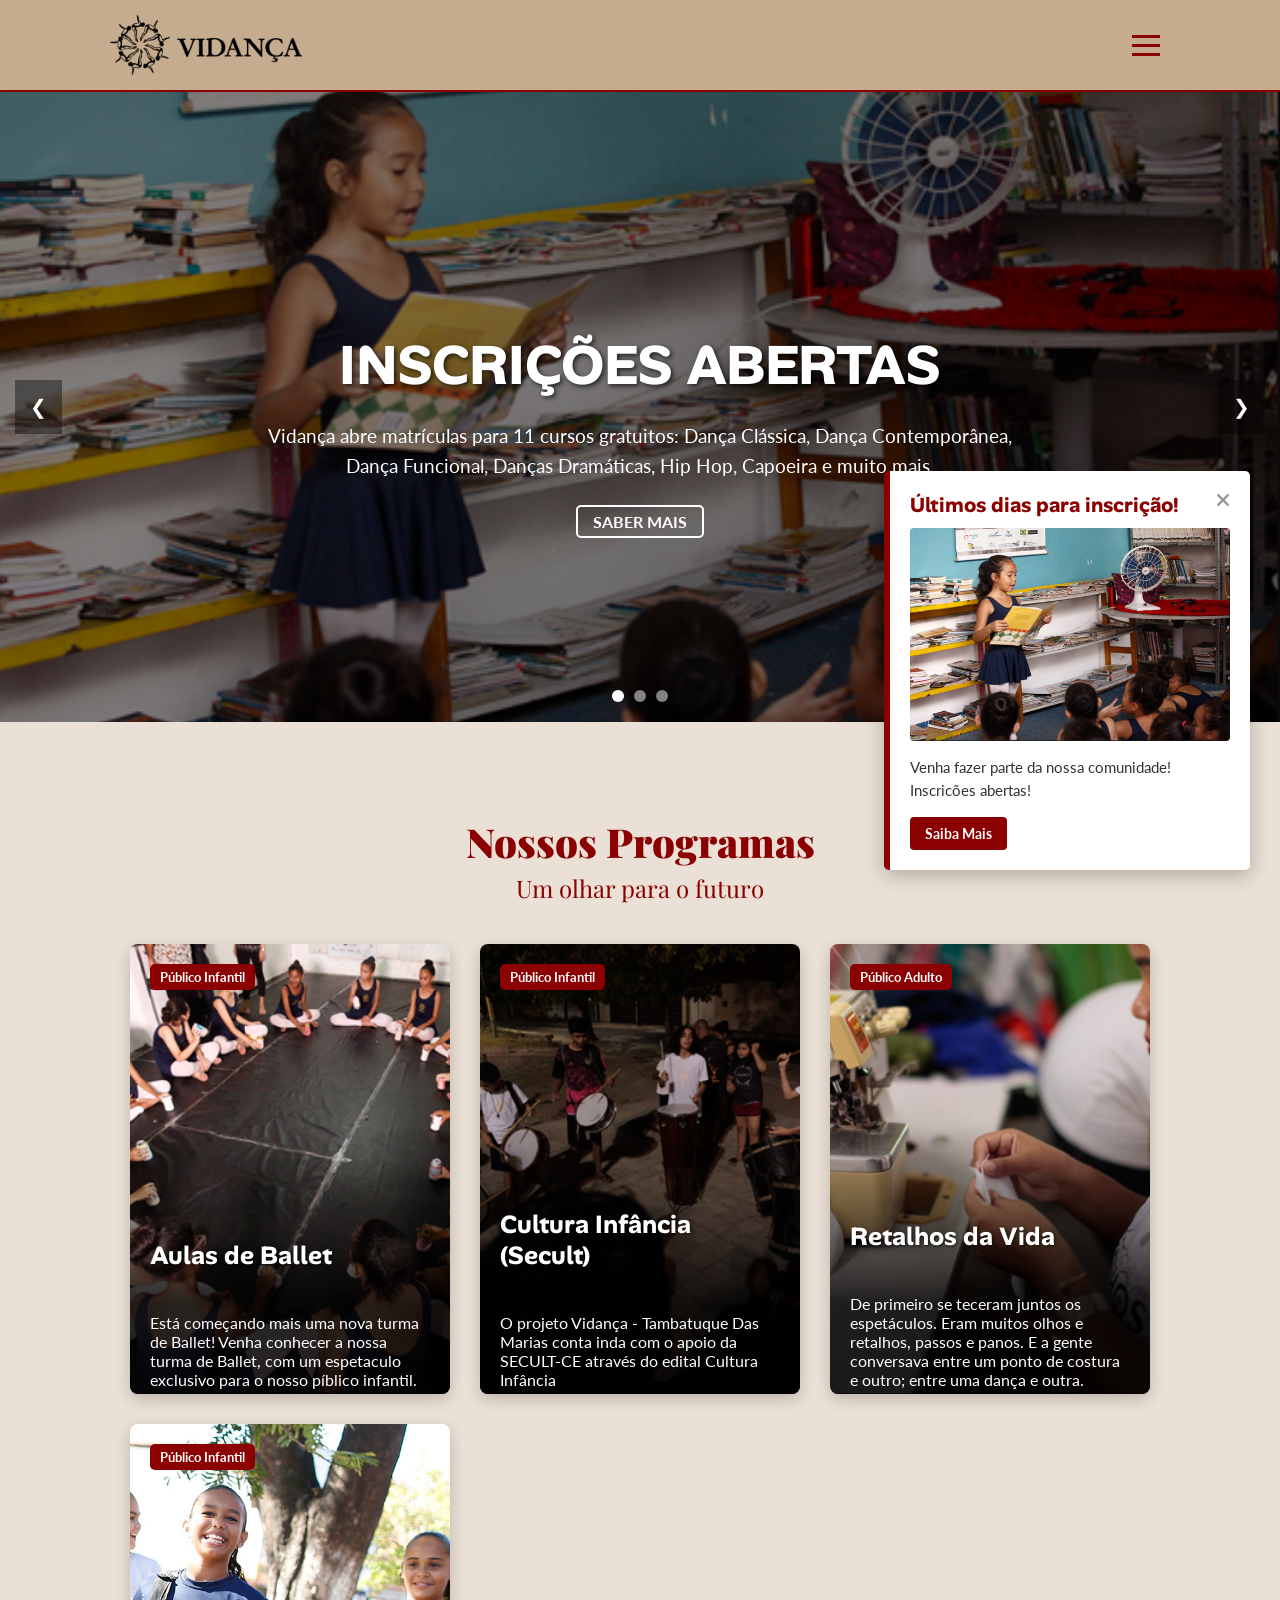
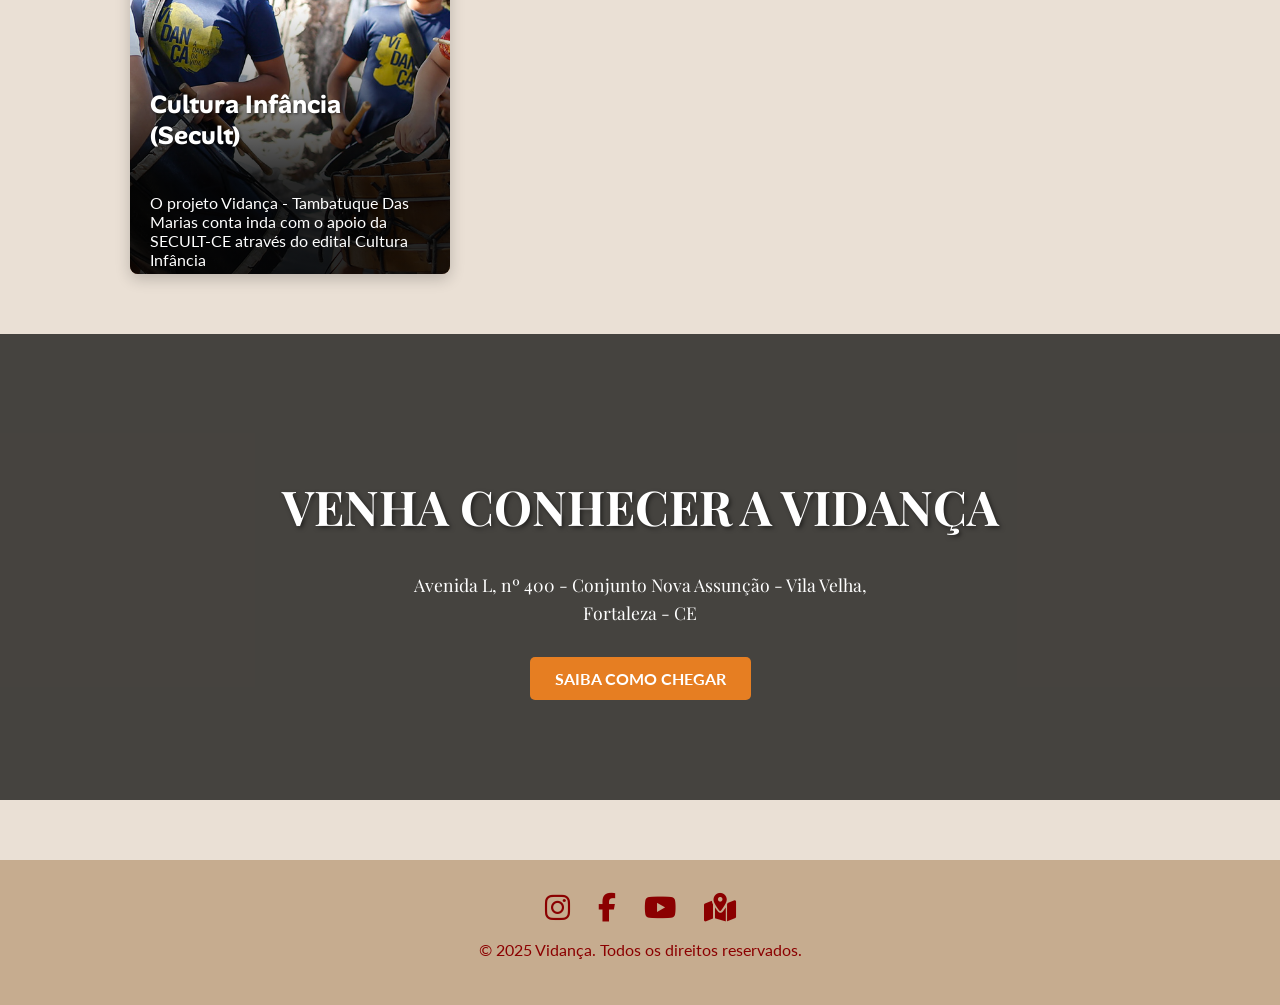
==== commit c8ad0c5a: "Resolvendo bugs e adicionando mecânica de aviso pop-up" ====
--- a/index.html
+++ b/index.html
@@ -8,10 +8,7 @@
     <link rel="icon" type="image/png" href="images/favicon.png">
     <link rel="stylesheet" href="css/style.css">
     <link rel="stylesheet" href="https://cdnjs.cloudflare.com/ajax/libs/font-awesome/6.5.1/css/all.min.css">
-    <link href="https://fonts.googleapis.com/css2?family=Garamond:wght@700&family=Lato:wght@400;700&display=swap" rel="stylesheet">
-    <style>
-    @import url('https://fonts.googleapis.com/css2?family=Alan+Sans:wght@300..900&family=Inter:wght@100..900&family=Playfair+Display:ital,wght@0,400..900;1,400..900&display=swap');
-    </style>
+    <link rel="stylesheet" href="https://fonts.googleapis.com/css2?family=Alan+Sans:wght@300..900&family=Garamond:wght@700&family=Inter:wght@100..900&family=Lato:wght@400;700&family=Playfair+Display:ital,wght@0,400..900;1,400..900&display=swap">
     
 </head>
 <body>
@@ -106,6 +103,7 @@
     </div>
     </footer>
 
+    <div id="aviso-container"></div>
     <script src="js/scripts.js"></script>
     <script src="js/carousel.js"></script>
 </body>
--- a/css/style.css
+++ b/css/style.css
@@ -171,7 +171,7 @@
 
 .carousel-slide {
     display: flex;
-    height: 70vh;
+    height: 70dvh;
     min-height: 450px;
     transition: transform 0.7s ease-in-out;
 }
@@ -1119,7 +1119,7 @@
     overflow: hidden; 
     max-width: 900px;
     width: 100%;
-    max-height: 90vh;
+    max-height: 90dvh;
     display: flex;
     box-shadow: 0 5px 20px rgba(0,0,0,0.4);
     transform: scale(0.9);
@@ -1155,8 +1155,6 @@
     display: flex;
     justify-content: center;
     align-items: center;
-    padding: 20px;
-    box-sizing: border-box; /* Adicionado para consistência */
     transition: opacity 0.3s ease, visibility 0.3s ease;
 }
 
@@ -1178,11 +1176,12 @@
     overflow: hidden;
     max-width: 900px;
     width: 100%;
-    max-height: 90vh;
+    max-height: 90dvh;
     display: flex;
     box-shadow: 0 5px 20px rgba(0,0,0,0.4);
     transform: scale(0.9);
     transition: transform 0.3s ease;
+    box-sizing: border-box;
 }
 
 /* COMBINADO: Animação 'visible' para todos os modais */
@@ -1206,6 +1205,7 @@
     width: 55%;
     padding: 30px;
     overflow-y: auto;
+    box-sizing: border-box;
 }
 
 .noticia-modal-texto h2 {
@@ -1246,6 +1246,7 @@
     padding: 30px;
     overflow-y: auto;
     background-color: rgba(0, 0, 0, 0.6); 
+    box-sizing: border-box;
 }
 
 .projeto-modal-texto h2 { 
@@ -1362,6 +1363,243 @@
     line-height: 1;
 }
 
+/*
+========================================
+ESTILOS DA PÁGINA "CONTATO"
+========================================
+*/
+
+/* * Garante que a imagem de fundo cubra a página inteira.
+ * Usar 'body::before' é mais performático para overlays de fundo.
+*/
+body.contato-page {
+    position: relative;
+    background-color: var(--cor-fundo); /* Cor de fallback */
+}
+
+body.contato-page::before {
+    content: '';
+    position: fixed; /* Fixo para cobrir tudo */
+    top: 0; left: 0;
+    width: 100%;
+    height: 100vh; /* Altura total da tela */
+    background-image: url('https://assets.website-files.com/565f9056d3eed3ef65c47c2e/5e2281f92e290ce10ec464c1_festival-elo2.jpg');
+    background-size: cover;
+    background-position: center center;
+    background-repeat: no-repeat;
+    z-index: -1; /* Fica atrás de todo o conteúdo */
+}
+
+/* * O main isola o conteúdo da página do header/footer
+*/
+main.contato-main {
+    /* Estado inicial da animação (escondido) */
+    opacity: 0;
+    transform: translateY(20px);
+    /* Animação de fade-in para a página inteira */
+    transition: opacity 0.6s ease-out, transform 0.6s ease-out;
+}
+/* Classe 'is-visible' será adicionada pelo JS */
+main.contato-main.is-visible {
+    opacity: 1;
+    transform: translateY(0);
+}
+
+/* Estiliza a seção "Hero" (banner do topo) */
+.contato-hero {
+    position: relative;
+    /* === CORREÇÃO DE RESPONSIVIDADE (dvh) === */
+    height: 50dvh; /* Altura dinâmica da janela */
+    min-height: 300px;
+    /* Adiciona um overlay escuro SOBRE a imagem de fundo */
+    background: linear-gradient(rgba(0, 0, 0, 0.6), rgba(0, 0, 0, 0.6));
+    display: flex; 
+    align-items: center; 
+    justify-content: center; 
+    color: #ffffff; 
+}
+
+.contato-hero h1 {
+    font-family: 'Playfair Display', serif; 
+    /* === CORREÇÃO DE RESPONSIVIDADE (clamp) === */
+    font-size: clamp(2.5rem, 5vw, 3.5rem); /* Fonte responsiva */
+    text-shadow: 2px 2px 8px rgba(0,0,0,0.8); 
+    margin: 0; 
+    text-align: center;
+}
+
+/* Estiliza o container com fundo PRETO translúcido. */
+.content-overlay-container {
+    padding: 40px 0; 
+    background-color: rgba(0, 0, 0, 0.7);
+    color: #f0f0f0; 
+}
+
+/* Wrapper que centraliza os cards de contato */
+.contato-lista-wrapper {
+    max-width: 500px; 
+    margin: 0 auto; 
+    padding: 0 20px; 
+}
+
+/* Estiliza cada bloco ('card') de informação. */
+.info-bloco {
+    background-color: #ffffff; 
+    color: var(--cor-texto); 
+    padding: 25px; 
+    border-radius: 4px; 
+    box-shadow: 0 2px 8px rgba(0,0,0,0.08); 
+    margin-bottom: 25px; 
+    transition: box-shadow 0.3s ease-out, transform 0.3s ease-out;
+}
+
+.info-bloco:hover {
+    transform: translateY(-5px); 
+    box-shadow: 0 6px 15px rgba(0,0,0,0.12); 
+}
+
+/* Estiliza o container de cada item (ícone + texto). */
+.info-item {
+    display: flex; 
+    align-items: center; 
+    font-family: 'Lato', sans-serif; 
+    line-height: 1.6; 
+}
+
+.info-item i {
+    font-size: 20px; 
+    width: 50px; 
+    height: 50px; 
+    background-color: #eee; 
+    box-shadow: 0 3px 8px rgba(0,0,0,0.1); 
+    border-radius: 50%; 
+    display: flex; 
+    align-items: center;
+    justify-content: center;
+    flex-shrink: 0; 
+}
+
+.info-item .fa-phone-alt,
+.info-item .fa-envelope {
+    color: #C0392B; /* Vermelho */
+}
+
+.info-item p {
+    margin: 0; 
+    padding-left: 20px; 
+    word-break: break-word; /* Garante que emails longos quebrem a linha */
+}
+
+.info-item p strong {
+    display: block; 
+    color: var(--cor-texto); 
+    font-size: 1.1em; 
+    margin-bottom: 2px; 
+}
+
+.info-item p a {
+    color: var(--cor-principal); /* Usa a cor principal do site */
+    font-weight: 700; 
+    text-decoration: none; 
+    transition: color 0.3s; 
+}
+
+.info-item p a:hover {
+    text-decoration: underline; 
+}
+
+/* Estiliza a seção PRETA de Localização. */
+.localizacao-section {
+    background-color: #1a1a1a; 
+    padding: 80px 0 60px 0; 
+    margin-bottom: 0; 
+    color: #f0f0f0; 
+}
+
+/* Estiliza o container Flexbox para as colunas de mapa e endereço. */
+.localizacao-flex {
+    max-width: 800px; 
+    margin: 0 auto; 
+    padding: 0 20px; 
+    display: flex;
+    /* === CORREÇÃO DE RESPONSIVIDADE === */
+    flex-wrap: wrap; /* Permite quebrar em telas menores. */
+    gap: 40px; 
+    align-items: center; 
+}
+
+/* Estiliza a coluna do mapa. */
+.mapa-coluna {
+    flex: 1; 
+    min-width: 300px; /* Largura mínima antes de quebrar */
+}
+
+.mapa-container {
+    position: relative; 
+    width: 100%; 
+    padding-top: 75%; /* Proporção 4:3 */
+    border-radius: 8px; 
+    overflow: hidden; 
+    box-shadow: 0 4px 15px rgba(0,0,0,0.1); 
+}
+
+.mapa-container iframe {
+    position: absolute; 
+    top: 0; left: 0;
+    width: 100%; height: 100%;
+    border: 0; 
+}
+
+/* Estiliza a coluna do endereço e horário. */
+.endereco-coluna {
+    flex: 1; 
+    min-width: 300px; /* Largura mínima antes de quebrar */
+}
+
+.endereco-coluna .info-item:first-child {
+    margin-bottom: 35px; 
+}
+
+.endereco-coluna .info-item i {
+    background-color: rgba(255,255,255,0.1); 
+    color: #c67a49; /* Terracota */
+    box-shadow: none; 
+}
+
+.endereco-coluna .info-item {
+    color: #bbbbbb; 
+}
+
+.endereco-coluna .info-item p strong {
+     color: #f0f0f0; 
+}
+
+.endereco-coluna .info-item p {
+    font-size: 0.9em; 
+    line-height: 1.5; 
+    word-break: break-word; /* Garante que o endereço quebre */
+}
+
+/*
+========================================
+AJUSTE DE TEXTO (PÁGINA "CONTATO")
+========================================
+*/
+
+/* Aplica o estilo que antes era do <a> ao <p> */
+.info-bloco .info-item p {
+    color: var(--cor-principal); /* Usa a cor principal do site */
+    font-weight: 700; /* Negrito */
+    padding-left: 20px; 
+    margin: 0;
+}
+
+/* Garante que o <strong> (título) fique com a cor normal */
+.info-bloco .info-item p strong {
+    color: var(--cor-texto); /* Cinza escuro */
+    font-weight: 700; /* Negrito */
+}
+
 /* ==================================================== */
 /* ============ ESTILOS RESPONSIVOS ============ */
 /* ==================================================== */
@@ -1372,11 +1610,39 @@
 ========================================
 */
 @media (max-width: 768px) {
+    /* DENTRO DE @media (max-width: 768px) */
+
+    /* Responsividade do modal (Notícias e Projetos) */
+    .noticia-modal-content {
+        flex-direction: column; /* <-- ESTA É A LINHA MAIS IMPORTANTE */
+        max-height: 80vh;
+    }
+    .noticia-modal-content img {
+        width: 100%;
+        height: 200px;
+    }
+    .noticia-modal-texto {
+        width: 100%;
+        padding: 20px;
+        box-sizing: border-box; /* Adicionado para segurança */
+    }
+    .noticia-modal-texto h2 {
+        font-size: 2em;
+    }
+    .modal-close { 
+       color: white !important;
+       background: rgba(0,0,0,0.3);
+       border-radius: 50%;
+       padding: 0 8px 4px 8px;
+       top: 10px;
+       right: 10px;
+       font-size: 2rem;
+    }
     /* COMBINADO: Responsividade do modal de Notícias e Projetos */
     #noticia-modal-content,
     #projeto-modal-content {
         flex-direction: column;
-        max-height: 80vh;
+        max-height: 80dvh;
     }
 
     /* COMBINADO: Imagem dos modais */
@@ -1424,6 +1690,101 @@
     }
 }
 
+/*
+========================================
+ESTILOS DO POP-UP DE AVISO (HOME)
+========================================
+*/
+
+#aviso-popup {
+    position: fixed;
+    bottom: 30px;
+    right: 30px;
+    width: 320px;
+    background-color: #ffffff;
+    border-left: 6px solid var(--cor-principal); /* Detalhe vinho na lateral */
+    box-shadow: 0 5px 20px rgba(0,0,0,0.25);
+    border-radius: 5px;
+    padding: 20px;
+    z-index: 9999; /* Garante que fique acima de tudo */
+    font-family: var(--fonte-corpo);
+    
+    /* Animação de entrada */
+    transform: translateY(100px); /* Começa descido */
+    opacity: 0;
+    visibility: hidden;
+    transition: all 0.5s cubic-bezier(0.68, -0.55, 0.27, 1.55); /* Efeito de pulo */
+}
+
+/* Classe para mostrar o aviso */
+#aviso-popup.visible {
+    transform: translateY(0);
+    opacity: 1;
+    visibility: visible;
+}
+
+.aviso-header {
+    display: flex;
+    justify-content: space-between;
+    align-items: flex-start;
+    margin-bottom: 10px;
+}
+
+.aviso-titulo {
+    font-family: var(--fonte-titulo);
+    color: var(--cor-principal);
+    font-size: 1.3em;
+    margin: 0;
+    font-weight: bold;
+}
+
+.aviso-fechar {
+    background: none;
+    border: none;
+    color: #999;
+    font-size: 1.2em;
+    cursor: pointer;
+    padding: 0;
+    line-height: 1;
+}
+
+.aviso-fechar:hover {
+    color: var(--cor-principal);
+}
+
+.aviso-mensagem {
+    font-size: 0.95em;
+    color: var(--cor-texto);
+    line-height: 1.5;
+    margin-bottom: 15px;
+}
+
+.aviso-link {
+    display: inline-block;
+    background-color: var(--cor-principal);
+    color: white;
+    text-decoration: none;
+    padding: 8px 15px;
+    border-radius: 4px;
+    font-size: 0.9em;
+    font-weight: bold;
+    transition: background-color 0.3s;
+}
+
+.aviso-link:hover {
+    background-color: #6e0000;
+}
+
+/* Responsividade: No celular, ocupa a largura total embaixo */
+@media (max-width: 500px) {
+    #aviso-popup {
+        right: 10px;
+        left: 10px;
+        bottom: 10px;
+        width: auto;
+    }
+}
+
 
 /* --- Outros Ajustes Responsivos --- */
 
@@ -1449,20 +1810,42 @@
     .inscricoes-grid div:first-child {
         margin-bottom: 40px; 
     }
+    /* ... (outras regras do @media) ... */
+
+    /* Responsividade do Card de Notícia (lista)
+    .noticia-card {
+    (código existente) ...
+    } */ 
+
+    /* ================================================= */
+    /* ===== CORREÇÃO DO MODAL EM TELAS MENORES ===== */
+    /* ================================================= */
+
+    /* 1. Remove o padding do overlay (fundo preto) */
+    #noticia-modal-overlay,
+    #projeto-modal-overlay {
+        padding: 0;
+    }
+
+    /* 2. Faz o modal ocupar a largura correta e adiciona margem */
+    #noticia-modal-content,
+    #projeto-modal-content {
+        width: 100%;
+        margin: 20px 0; /* Cria um espaço em cima e embaixo */
+        border-radius: 0; /* Opcional: remove bordas em telas pequenas */
+    }
+
+    /* 3. Reajusta o botão de fechar para a nova posição */
+    #noticia-modal-close,
+    #projeto-modal-close {
+        top: 25px;
+        right: 25px;
+    }
+
+     /* <-- Este é o } final do seu @media (max-width: 768px) */
 }
 
 @media (max-width: 1000px) {
-    /* Regras de layout de cabeçalho para tablet (quebrou o menu) */
-    /*     .cabecalho .container {
-        flex-direction: column;
-        gap: 15px;
-    }
-    .cabecalho nav ul {
-        gap: 15px;
-        flex-wrap: wrap; 
-        justify-content: center;
-    }
-    */
 
     .cabecalho nav a {
         font-size: 1em; 
@@ -1522,6 +1905,16 @@
     transition: transform 0.3s ease, opacity 0.3s ease;
 }
 
+/* Estilos para a imagem dentro do aviso */
+.aviso-imagem {
+    max-width: 100%; /* Garante que a imagem não saia do pop-up */
+    height: auto; /* Mantém a proporção da imagem */
+    margin-bottom: 15px; /* Espaçamento abaixo da imagem */
+    border-radius: 4px; /* Pequenas bordas arredondadas */
+    display: block; /* Garante que ocupe sua própria linha */
+    margin-left: auto; /* Centraliza a imagem se ela for menor que o pop-up */
+    margin-right: auto;
+}
 
 /* 2. Regras de Responsividade (quando a tela for menor) */
 @media (max-width: 1400px) {
@@ -1545,7 +1938,7 @@
             top: 0;
             left: 0;
             width: 100%;
-            height: 100vh;
+            height: 100dvh;
             background-color: var(--cor-fundo); 
             z-index: 1050; 
             flex-direction: column;
@@ -1613,14 +2006,6 @@
         transform: translateY(-9px) rotate(-45deg);
     }
 
-    /* 1. Esconde a logo principal (do desktop) */
-    /*     .cabecalho .logo-area {
-        display: none;
-    }
-    */ 
-    /* ^^^ REGRA REMOVIDA PARA A LOGO APARECER ^^^ */
-
-
     /* 2. Mostra e estiliza a logo de dentro do menu */
     #menu-principal .logo-no-menu {
         display: block;
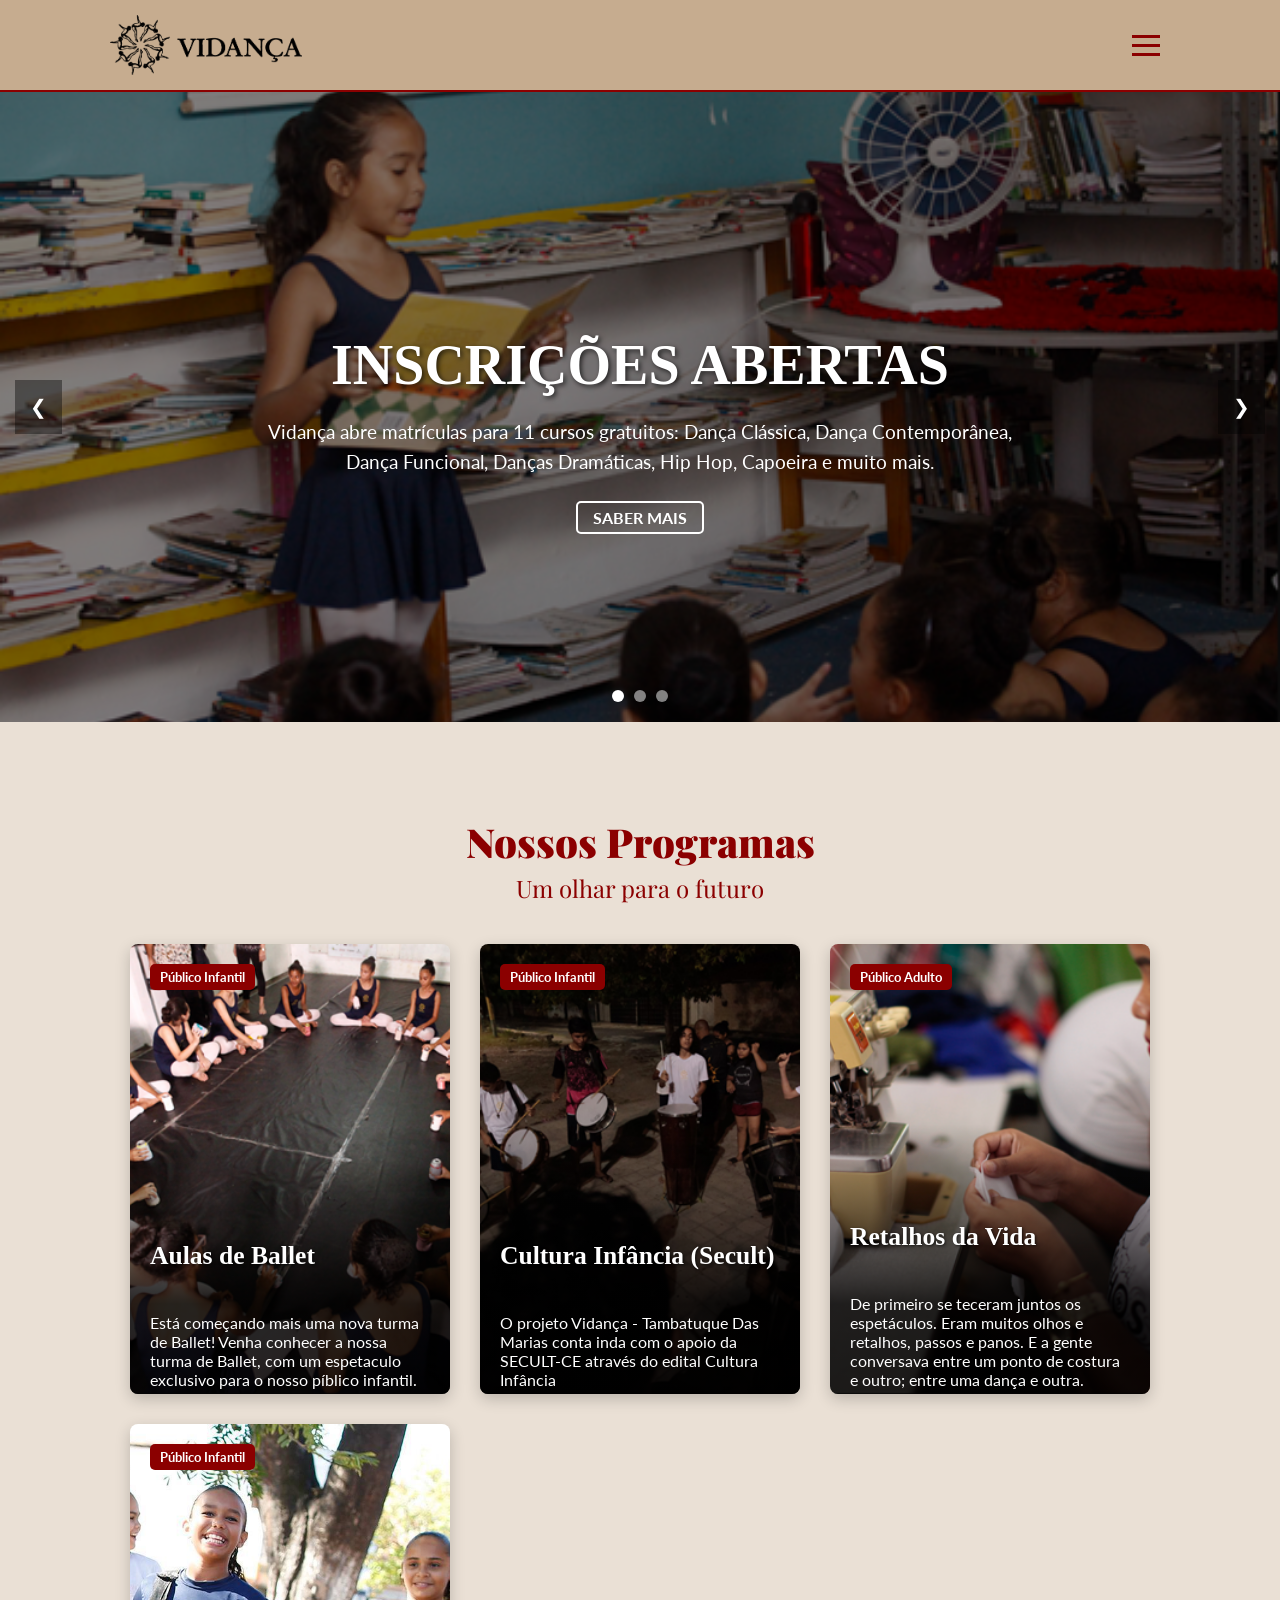
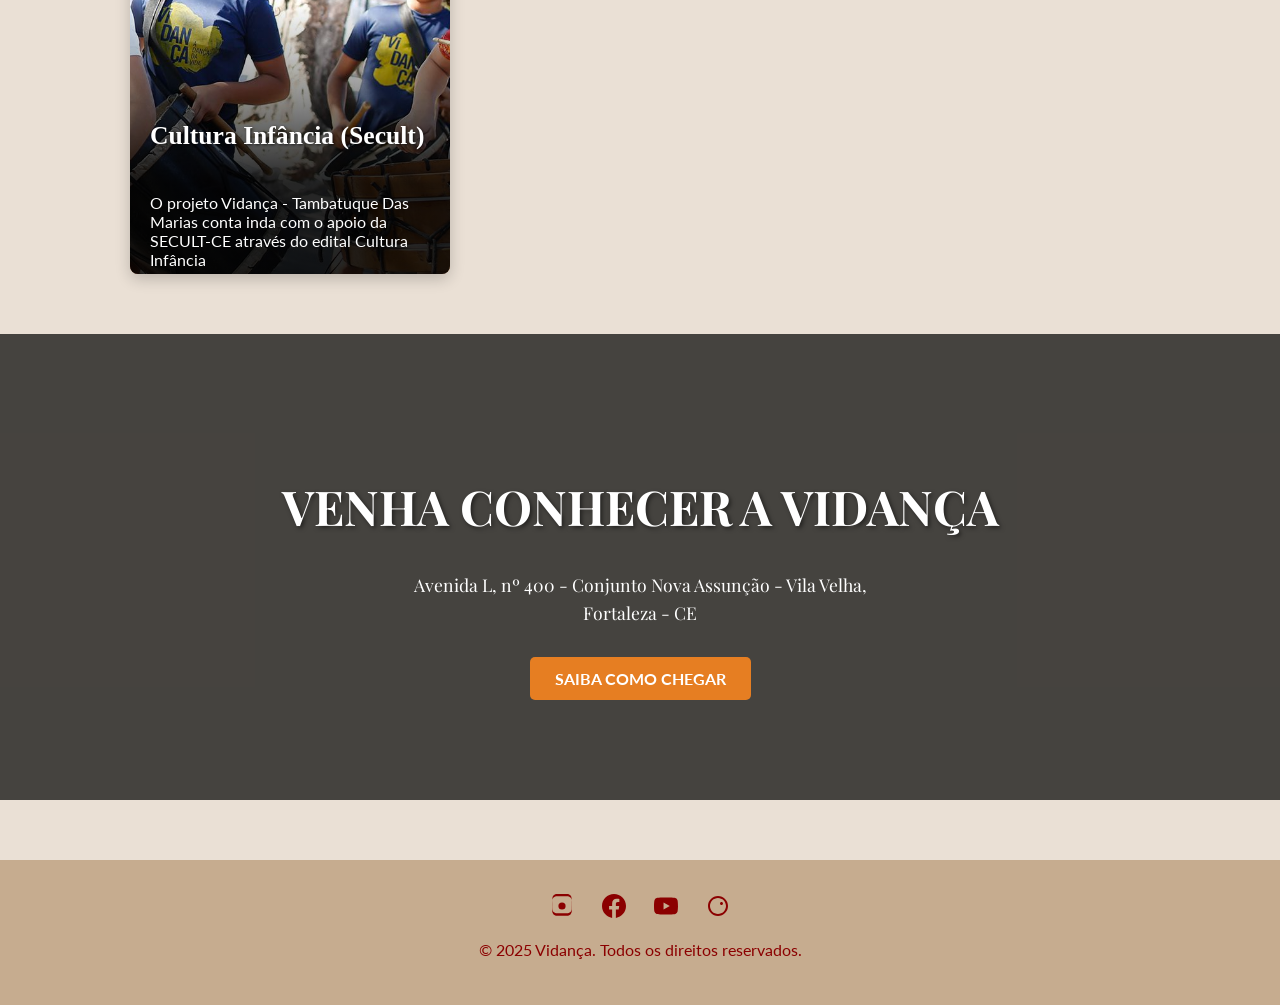
==== commit 76e35b4a: "Adicionando funcionalidade de otimização" ====
--- a/index.html
+++ b/index.html
@@ -7,8 +7,9 @@
 
     <link rel="icon" type="image/png" href="images/favicon.png">
     <link rel="stylesheet" href="css/style.css">
-    <link rel="stylesheet" href="https://cdnjs.cloudflare.com/ajax/libs/font-awesome/6.5.1/css/all.min.css">
-    <link rel="stylesheet" href="https://fonts.googleapis.com/css2?family=Alan+Sans:wght@300..900&family=Garamond:wght@700&family=Inter:wght@100..900&family=Lato:wght@400;700&family=Playfair+Display:ital,wght@0,400..900;1,400..900&display=swap">
+    <link rel="preconnect" href="https://fonts.googleapis.com">
+    <link rel="preconnect" href="https://fonts.gstatic.com" crossorigin>
+    <link rel="stylesheet" href="https://fonts.googleapis.com/css2?family=Lato:wght@400;700&family=Playfair+Display:wght@400;700&display=swap">
     
 </head>
 <body>
@@ -87,16 +88,25 @@
     <div class="container">
         <div class="social">
             <a href="https://www.instagram.com/ciavidanca/" target="_blank" aria-label="Instagram">
-                <i class="fa-brands fa-instagram"></i>
+                <svg xmlns="http://www.w3.org/2000/svg" width="24" height="24" viewBox="0 0 24 24" fill="currentColor">
+                    <path d="M12 2.163c3.204 0 3.584.012 4.85.07 1.366.062 2.633.338 3.608 1.313.975.975 1.251 2.242 1.313 3.608.058 1.266.07 1.646.07 4.85s-.012 3.584-.07 4.85c-.062 1.366-.338 2.633-1.313 3.608-.975.975-2.242 1.251-3.608 1.313-1.266.058-1.646.07-4.85.07s-3.584-.012-4.85-.07c-1.366-.062-2.633-.338-3.608-1.313-.975-.975-1.251-2.242-1.313-3.608-.058-1.266-.07-1.646-.07-4.85s.012-3.584.07-4.85c.062-1.366.338-2.633 1.313-3.608.975-.975 2.242-1.251 3.608-1.313 1.266-.058 1.646-.07 4.85-.07m0-2.163c-3.259 0-3.667.014-4.947.072-1.275.058-2.455.343-3.388 1.276-.933.933-1.218 2.113-1.276 3.388-.058 1.28-.072 1.688-.072 4.947s.014 3.667.072 4.947c.058 1.275.343 2.455 1.276 3.388.933.933 2.113 1.218 3.388 1.276 1.28.058 1.688.072 4.947.072s3.667-.014 4.947-.072c1.275-.058 2.455-.343 3.388-1.276.933-.933 1.218-2.113 1.276-3.388.058-1.28.072-1.688.072-4.947s-.014-3.667-.072-4.947c-.058-1.275-.343-2.455-1.276-3.388-.933-.933-2.113-1.218-3.388-1.276-1.28-.058-1.688-.072-4.947-.072z"></path>
+                    <circle cx="12" cy="12" r="3.6"></circle>
+                </svg>
             </a>
             <a href="https://www.facebook.com/ciavidanca" target="_blank" aria-label="Facebook">
-                <i class="fa-brands fa-facebook-f"></i>
+                <svg xmlns="http://www.w3.org/2000/svg" width="24" height="24" viewBox="0 0 24 24" fill="currentColor">
+                    <path d="M24 12.073c0-6.627-5.373-12-12-12s-12 5.373-12 12c0 5.99 4.388 10.954 10.125 11.854v-8.385H7.078v-3.47h3.047V9.43c0-3.007 1.792-4.669 4.533-4.669 1.312 0 2.686.235 2.686.235v2.953H15.83c-1.491 0-1.956.925-1.956 1.874v2.25h3.328l-.532 3.47h-2.796v8.385C19.612 23.027 24 18.062 24 12.073z"></path>
+                </svg>
             </a>
             <a href="https://www.youtube.com/c/Associa%C3%A7%C3%A3oVidan%C3%A7a" target="_blank" aria-label="YouTube">
-                <i class="fa-brands fa-youtube"></i>
+                <svg xmlns="http://www.w3.org/2000/svg" width="24" height="24" viewBox="0 0 24 24" fill="currentColor">
+                    <path d="M23.498 6.186a3.016 3.016 0 0 0-2.122-2.136C19.505 3.545 12 3.545 12 3.545s-7.505 0-9.377.505A3.017 3.017 0 0 0 .502 6.186C0 8.07 0 12 0 12s0 3.93.502 5.814a3.016 3.016 0 0 0 2.122 2.136c1.871.505 9.376.505 9.376.505s7.505 0 9.377-.505a3.015 3.015 0 0 0 2.122-2.136C24 15.93 24 12 24 12s0-3.93-.502-5.814zM9.545 15.568V8.432L15.818 12l-6.273 3.568z"></path>
+                </svg>
             </a>
             <a href="https://mapacultural.secult.ce.gov.br/agente/8705/" target="_blank" aria-label="Mapa Cultural">
-                <i class="fa-solid fa-map-location-dot"></i>
+                <svg xmlns="http://www.w3.org/2000/svg" width="24" height="24" viewBox="0 0 24 24" fill="currentColor">
+                    <path d="M12 2C6.48 2 2 6.48 2 12s4.48 10 10 10 10-4.48 10-10S17.52 2 12 2zm0 18c-4.41 0-8-3.59-8-8s3.59-8 8-8 8 3.59 8 8-3.59 8-8 8zm3.5-9c.83 0 1.5-.67 1.5-1.5S16.33 8 15.5 8 14 8.67 14 9.5s.67 1.5 1.5 1.5z"></path>
+                </svg>
             </a>
         </div>
         <p>&copy; 2025 Vidança. Todos os direitos reservados.</p>
@@ -104,7 +114,8 @@
     </footer>
 
     <div id="aviso-container"></div>
+    <script src="js/otimizacoes.js"></script>
+    <script src="js/carousel.js"></script>
     <script src="js/scripts.js"></script>
-    <script src="js/carousel.js"></script>
 </body>
 </html>
